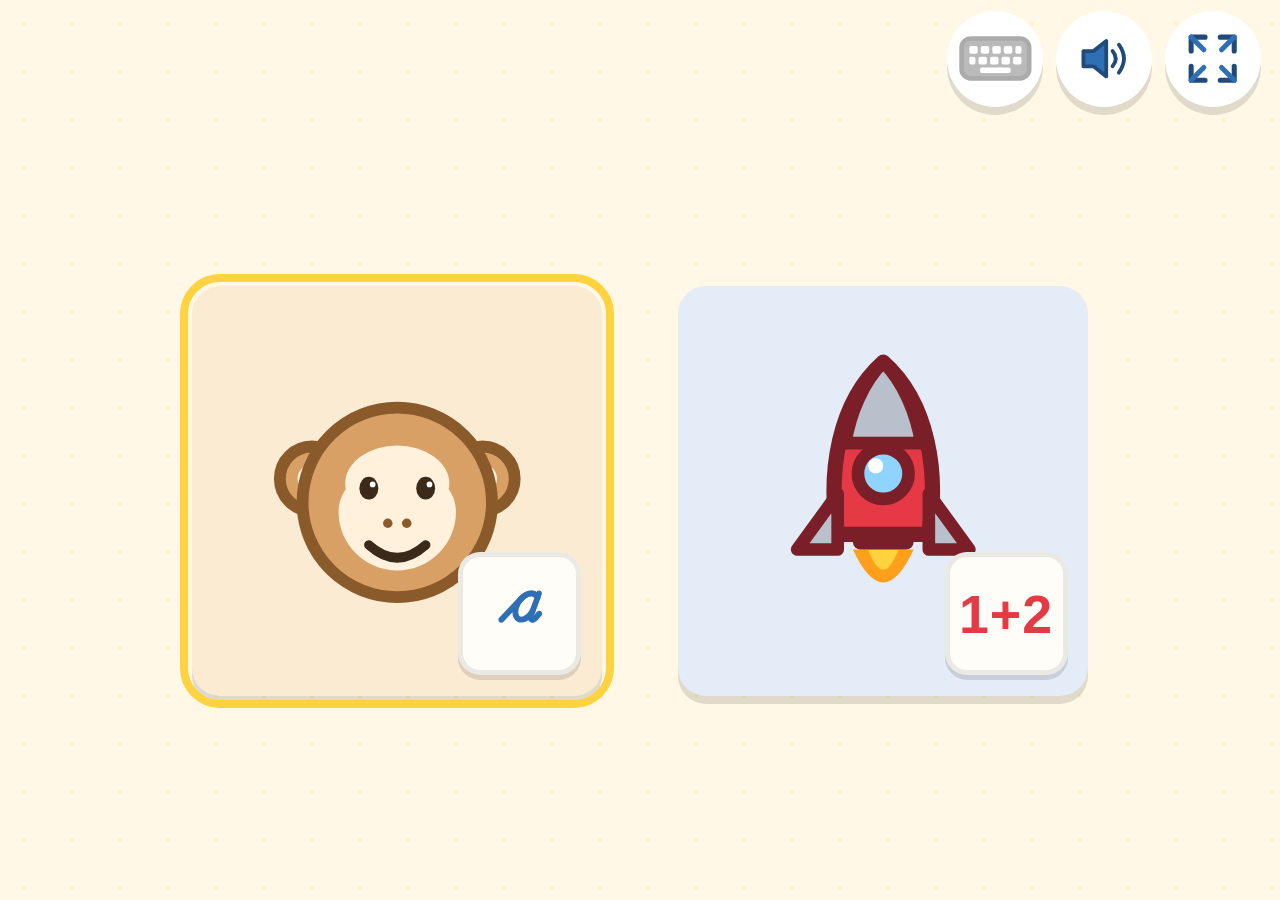
==== index.html @ 940209e6 "First commit" ====
<!DOCTYPE html>
<html lang="nl">
<head>
  <meta charset="utf-8">
  <meta name="viewport" content="width=device-width, initial-scale=1, viewport-fit=cover">
  <title>Aapje &amp; Raketje</title>
  <!-- Tablet/telefoon: als app op het beginscherm te zetten (manifest + icoon), zonder browserbalken -->
  <meta name="theme-color" content="#FFF8E7">
  <meta name="mobile-web-app-capable" content="yes">
  <meta name="apple-mobile-web-app-capable" content="yes">
  <meta name="apple-mobile-web-app-status-bar-style" content="default">
  <meta name="apple-mobile-web-app-title" content="Aapje &amp; Raketje">
  <link rel="manifest" href="manifest.webmanifest">
  <link rel="icon" href="assets/icoon/icoon-192.png" type="image/png">
  <link rel="apple-touch-icon" href="assets/icoon/icoon-180.png">
  <!-- Geen ES-modules en geen externe bronnen: de app moet werken vanaf file:// -->
  <link rel="stylesheet" href="css/base.css">
  <link rel="stylesheet" href="css/fonts.css">
  <link rel="stylesheet" href="css/menu.css">
  <link rel="stylesheet" href="css/aapje.css">
  <link rel="stylesheet" href="css/raketje.css">
  <link rel="stylesheet" href="css/mobiel.css">
</head>
<body>

  <!-- ===== Hoofdmenu ===== -->
  <section id="scherm-menu" class="scherm" data-scherm="menu" aria-label="Hoofdmenu">
    <header class="balk">
      <div class="balk-links"></div>
      <div class="balk-midden"></div>
      <div class="balk-rechts">
        <button class="knop-icoon knop-toggle knop-toetsenbord" type="button" data-actie="toetsenbord"
                aria-label="Toetsenbord op het scherm aan of uit" aria-pressed="false">
          <span class="toggle-icoon" data-icoon="toetsenbord"></span>
        </button>
        <button class="knop-icoon knop-geluid" type="button" data-actie="geluid"
                aria-label="Geluid aan of uit" aria-pressed="true"></button>
        <button class="knop-icoon knop-fullscreen" type="button" data-actie="fullscreen"
                aria-label="Volledig scherm aan of uit" aria-pressed="false"></button>
      </div>
    </header>

    <div class="menu-keuzes">
      <button id="knop-aapje" class="menu-knop menu-knop-aapje" type="button"
              data-ga-naar="aapje" aria-label="Aapje: letters oefenen">
        <span class="icoon-groot" data-icoon="aapje"></span>
        <span class="blokje blokje-letter" aria-hidden="true"><span class="schrijfletter klinker">a</span></span>
      </button>

      <button id="knop-raketje" class="menu-knop menu-knop-raketje" type="button"
              data-ga-naar="raketje" aria-label="Raketje: sommen oefenen">
        <span class="icoon-groot" data-icoon="raket"></span>
        <span class="blokje blokje-cijfers" aria-hidden="true">1+2</span>
      </button>
    </div>
  </section>

  <!-- ===== Aapje (taal) ===== -->
  <section id="scherm-aapje" class="scherm spel" data-scherm="aapje" aria-label="Aapje: letters" tabindex="-1" hidden>
    <header class="balk">
      <div class="balk-links">
        <button class="knop-icoon knop-terug" type="button" data-ga-naar="menu" data-icoon="huisje"
                aria-label="Terug naar het menu"></button>
      </div>
      <div class="balk-midden">
        <div class="knopgroep lettersets" role="group" aria-label="Soorten letters">
          <button class="knop-icoon knop-toggle letterset-toggle" type="button" data-set="schrijf-klein"
                  aria-label="Kleine schrijfletters aan of uit" aria-pressed="true">
            <span class="toggle-icoon" data-icoon="letterSchrijfKlein"></span>
          </button>
          <button class="knop-icoon knop-toggle letterset-toggle" type="button" data-set="schrijf-hoofd"
                  aria-label="Hoofdletters in schrijfletters aan of uit" aria-pressed="false">
            <span class="toggle-icoon" data-icoon="letterSchrijfHoofd"></span>
          </button>
          <button class="knop-icoon knop-toggle letterset-toggle" type="button" data-set="blok-klein"
                  aria-label="Kleine blokletters aan of uit" aria-pressed="false">
            <span class="toggle-icoon" data-icoon="letterBlokKlein"></span>
          </button>
          <button class="knop-icoon knop-toggle letterset-toggle" type="button" data-set="blok-hoofd"
                  aria-label="Hoofdletters in blokletters aan of uit" aria-pressed="false">
            <span class="toggle-icoon" data-icoon="letterBlokHoofd"></span>
          </button>
        </div>
      </div>
      <div class="balk-rechts">
        <button class="knop-icoon knop-geluid" type="button" data-actie="geluid"
                aria-label="Geluid aan of uit" aria-pressed="true"></button>
      </div>
    </header>

    <main class="speelveld">
      <div class="letterkaart" id="aapje-kaart">
        <span class="schrijfletter letter-groot" id="aapje-letter" aria-live="polite"></span>
      </div>
      <div class="effecten" id="aapje-effecten" aria-hidden="true"></div>
      <div class="figuur figuur-aapje" id="aapje-figuur" aria-hidden="true"></div>
    </main>

    <footer class="onderbalk">
      <div class="teller" id="aapje-teller" aria-label="Bananen verdiend"></div>
      <div class="hint-toetsenbord" id="aapje-hint" aria-hidden="true"></div>
    </footer>
  </section>

  <!-- ===== Raketje (rekenen) ===== -->
  <section id="scherm-raketje" class="scherm spel" data-scherm="raketje" aria-label="Raketje: sommen" tabindex="-1" hidden>
    <header class="balk">
      <div class="balk-links">
        <button class="knop-icoon knop-terug" type="button" data-ga-naar="menu" data-icoon="huisje"
                aria-label="Terug naar het menu"></button>
      </div>

      <div class="balk-midden">
        <div class="knopgroep operatoren" role="group" aria-label="Soorten sommen">
          <button class="knop-icoon knop-toggle operator-toggle vergrendeld" type="button" data-op="plus"
                  aria-label="Plussommen (staan altijd aan)" aria-pressed="true" aria-disabled="true">
            <span class="toggle-icoon" data-icoon="plus"></span>
            <span class="slotje" data-icoon="slot"></span>
          </button>
          <button class="knop-icoon knop-toggle operator-toggle" type="button" data-op="min"
                  aria-label="Minsommen aan of uit" aria-pressed="false">
            <span class="toggle-icoon" data-icoon="min"></span>
          </button>
          <button class="knop-icoon knop-toggle operator-toggle" type="button" data-op="maal"
                  aria-label="Keersommen aan of uit" aria-pressed="false">
            <span class="toggle-icoon" data-icoon="maal"></span>
          </button>
          <button class="knop-icoon knop-toggle operator-toggle" type="button" data-op="deel"
                  aria-label="Deelsommen aan of uit" aria-pressed="false">
            <span class="toggle-icoon" data-icoon="deel"></span>
          </button>
        </div>
        <div class="knopgroep niveau" role="group" aria-label="Niveau">
          <button class="knop-icoon niveau-knop" type="button" data-niveau="klein" data-icoon="raketKlein"
                  aria-label="Klein raketje: uitkomsten tot 10, tafels 1 tot 5" aria-pressed="true"></button>
          <button class="knop-icoon niveau-knop" type="button" data-niveau="groot" data-icoon="raketGroot"
                  aria-label="Groot raketje: uitkomsten tot 20, tafels 1 tot 10" aria-pressed="false"></button>
          <button class="knop-icoon niveau-knop" type="button" data-niveau="super" data-icoon="raketSuper"
                  aria-label="Superraketje: plussen en minnen tot 100, tafels 1 tot 10" aria-pressed="false"></button>
        </div>
        <div class="knopgroep hulpmiddelen" role="group" aria-label="Hulpmiddel">
          <button class="knop-icoon knop-toggle kralen-toggle" type="button"
                  aria-label="Montessori-kralen als hulpmiddel aan of uit" aria-pressed="false">
            <span class="toggle-icoon" data-icoon="kralen"></span>
          </button>
        </div>
      </div>

      <div class="balk-rechts">
        <button class="knop-icoon knop-geluid" type="button" data-actie="geluid"
                aria-label="Geluid aan of uit" aria-pressed="true"></button>
      </div>
    </header>

    <main class="speelveld" id="raketje-veld">
      <div class="som-kolom">
        <div class="som" id="raketje-som" aria-live="polite">
          <span class="som-a"></span>
          <span class="som-op"></span>
          <span class="som-b"></span>
          <span class="som-is">=</span>
          <span class="invulvak leeg"></span>
        </div>
        <!-- Montessori-kralen: alleen gevuld als het hulpmiddel aan staat -->
        <div class="kralen" id="raketje-kralen" aria-hidden="true"></div>
      </div>
      <div class="effecten" id="raketje-effecten" aria-hidden="true"></div>
      <div class="figuur figuur-raket" id="raketje-figuur" aria-hidden="true"></div>
    </main>

    <footer class="onderbalk">
      <div class="teller" id="raketje-teller" aria-label="Sterren verdiend"></div>
      <div class="hint-toetsenbord" id="raketje-hint" aria-hidden="true"></div>
    </footer>
  </section>

  <!-- Scripts in vaste volgorde (geen modules). app.js vóór de spellen. -->
  <script src="js/icons.js"></script>
  <script src="js/audio.js"></script>
  <script src="js/animaties.js"></script>
  <script src="js/keyboardHint.js"></script>
  <script src="js/teller.js"></script>
  <script src="js/letters.js"></script>
  <script src="js/sommen.js"></script>
  <script src="js/kralen.js"></script>
  <script src="js/app.js"></script>
  <script src="js/aapje.js"></script>
  <script src="js/raketje.js"></script>
</body>
</html>
---- css/base.css ----
/* base.css - reset, kleuren, typografie, grote knoppen (ontwikkelplan §6)
   plus gedeelde spelonderdelen: teller, hint-toetsenbord, figuren, effecten en animaties. */

:root {
  --kleur-achtergrond: #FFF8E7;   /* warm crème */
  --kleur-klinker:     #2F6FB5;   /* Montessori-blauw */
  --kleur-medeklinker: #E8607A;   /* Montessori-roze/rood */
  --kleur-aapje:       #8B5A2B;
  --kleur-aapje-licht: #D9A066;
  --kleur-raket:       #E63946;
  --kleur-raket-grijs: #B8C0CC;
  --kleur-vlam:        #FF9F1C;
  --kleur-goed:        #4CAF50;
  --kleur-uit:         #C8C8C8;
  --kleur-accent:      #FFD23F;   /* zonnig geel: sterren, bananen, focusring */
  --kleur-tekst:       #3B2A1A;

  /* Knopmaat: 96 px op een normaal scherm; op smalle schermen krimpen de knoppen
     mee tot 76 px zodat alle schakelaars in de bovenbalk zichtbaar blijven. */
  --knop-min: clamp(76px, 7.5vw, 96px);
  --radius: 28px;
  --schaduw: 0 8px 0 rgba(0, 0, 0, 0.12);

  /* Maten die met het scherm meeschalen. Hoogte is de beperkende factor op laptops. */
  --balk-pad: clamp(6px, 1.2vh, 20px);
  --hint-toets: clamp(36px, 5.6vh, 64px);
  --hint-gap: clamp(3px, 0.6vh, 8px);
}

*, *::before, *::after { box-sizing: border-box; }

html, body {
  height: 100%;
  margin: 0;
  overflow: hidden;                 /* geen scrollen, alles past op één scherm */
  background: var(--kleur-achtergrond);
  color: var(--kleur-tekst);
  font-family: "Segoe UI Rounded", "Arial Rounded MT Bold", "Nunito", "Fredoka", "Segoe UI", Arial, sans-serif;
  -webkit-user-select: none;
  user-select: none;
  -webkit-tap-highlight-color: transparent;
}

/* Zachte stippen op de achtergrond: rustig, niet afleidend. */
body {
  background-image: radial-gradient(rgba(255, 210, 63, 0.18) 2px, transparent 2.5px);
  background-size: 48px 48px;
}

/* ---- Schermen: precies één is actief ---- */
.scherm {
  position: absolute;
  inset: 0;
  display: none;
  flex-direction: column;
}
.scherm.actief { display: flex; }
.scherm:focus { outline: none; }

/* Bovenbalk: links terug, midden alle instellingen (in knopgroepen met een
   scheidingslijntje ertussen), rechts geluid/fullscreen */
.balk {
  display: grid;
  grid-template-columns: 1fr auto 1fr;
  align-items: center;
  gap: clamp(8px, 1.2vw, 24px);
  padding: var(--balk-pad) clamp(8px, 1.5vw, 24px);
  min-height: calc(var(--knop-min) + 2 * var(--balk-pad));
}
.balk-links  { display: flex; gap: clamp(8px, 1vw, 20px); justify-content: flex-start; }
.balk-midden { display: flex; gap: clamp(8px, 1vw, 20px); justify-content: center; }
.balk-rechts { display: flex; gap: clamp(8px, 1vw, 20px); justify-content: flex-end; align-items: center; }

.speelveld {
  position: relative;
  flex: 1;
  min-height: 0;
  display: flex;
  align-items: center;
  justify-content: center;
}

/* Onderbalk: teller en (verborgen) hint-toetsenbord. Ruimte is altijd gereserveerd
   zodat het speelveld niet verspringt als de hint verschijnt. */
.onderbalk {
  display: flex;
  flex-direction: column;
  align-items: center;
  gap: clamp(4px, 0.8vh, 12px);
  padding: 0 clamp(8px, 1.5vw, 24px) var(--balk-pad);
}

/* ---- Knoppen ---- */
button {
  font: inherit;
  color: inherit;
  cursor: pointer;
  border: 0;
  background: none;
  padding: 0;
  margin: 0;
}

.knop-icoon {
  position: relative;
  flex: none;
  width: var(--knop-min);
  height: var(--knop-min);
  border-radius: 50%;
  background: #fff;
  box-shadow: var(--schaduw);
  display: inline-flex;
  align-items: center;
  justify-content: center;
  transition: transform 0.12s ease, filter 0.2s ease, box-shadow 0.12s ease;
}
.knop-icoon > svg { width: 66%; height: 66%; }
.knop-icoon > span > svg { width: 100%; height: 100%; }
.knop-icoon:hover { transform: scale(1.06); }
.knop-icoon:active { transform: scale(0.94) translateY(3px); box-shadow: 0 4px 0 rgba(0, 0, 0, 0.12); }
.knop-geluid.uit { background: #F2F2F2; }
.knop-icoon[hidden] { display: none; }

/* ---- Instel-schakelaars in de bovenbalk ----
   Lettersets bij Aapje, operatoren en kralen bij Raketje: aan = gekleurd,
   uit = grijs. De eerste schakelaar van een groep kan vergrendeld zijn
   (altijd aan) en heeft dan een slotje. */
.knopgroep { display: flex; gap: clamp(8px, 1vw, 20px); }
.knopgroep + .knopgroep {
  padding-left: clamp(8px, 1.2vw, 24px);
  border-left: 3px solid rgba(0, 0, 0, 0.08);
}
.knop-toggle .toggle-icoon { display: block; width: 80%; height: 80%; }
.knop-toggle:not(.aan) .toggle-icoon { filter: grayscale(1) opacity(0.45); }
.knop-toggle.vergrendeld { cursor: default; }
.knop-toggle.vergrendeld:hover { transform: none; }
.knop-toggle.vergrendeld:active { transform: none; box-shadow: var(--schaduw); }
.slotje {
  position: absolute;
  right: -4px;
  bottom: -4px;
  width: 38%;
  height: 38%;
  background: #fff;
  border-radius: 50%;
  padding: 4px;
  box-shadow: 0 2px 0 rgba(0, 0, 0, 0.15);
}

/* Zichtbare, kindvriendelijke focusring (dikke gele rand), alleen bij toetsenbordbediening */
:focus { outline: none; }
:focus-visible {
  outline: 8px solid var(--kleur-accent);
  outline-offset: 4px;
}

/* ---- Letterkleuren: klinker blauw, medeklinker roze/rood ---- */
.klinker     { color: var(--kleur-klinker); }
.medeklinker { color: var(--kleur-medeklinker); }

svg { display: block; }

/* ---- Sessieteller (bananen / sterren) ---- */
.teller {
  display: flex;
  align-items: center;
  justify-content: center;
  gap: clamp(2px, 0.6vw, 10px);
  min-height: clamp(44px, 7.5vh, 96px);
}
.teller-item { width: clamp(36px, 6.5vh, 84px); height: clamp(36px, 6.5vh, 84px); }
.teller-item.nieuw { animation: pop-in 0.45s cubic-bezier(0.2, 1.4, 0.4, 1) both; animation-delay: 0.7s; animation-fill-mode: backwards; }
.teller-tros { width: clamp(52px, 9vh, 120px); height: clamp(52px, 9vh, 120px); }
.teller-getal {
  font-size: clamp(32px, 6.5vh, 84px);
  font-weight: 700;
  color: var(--kleur-tekst);
  margin-left: 0.2em;
}

/* ---- Hint-toetsenbord ---- */
.hint-toetsenbord {
  display: flex;
  flex-direction: column;
  align-items: center;
  gap: var(--hint-gap);
  /* Ruimte voor drie rijen is altijd gereserveerd; alleen zichtbaarheid wisselt. */
  min-height: calc(3 * var(--hint-toets) + 2 * var(--hint-gap));
  opacity: 0;
  transform: translateY(30%);
  visibility: hidden;
  transition: opacity 0.3s ease, transform 0.3s ease, visibility 0.3s;
}
.hint-toetsenbord.zichtbaar { opacity: 1; transform: none; visibility: visible; }
.hint-rij { display: flex; gap: var(--hint-gap); }
/* Cijfers staan in twee groepjes (1-5 en 6-0); op een breed scherm naast elkaar, dus één rij
   met dezelfde tussenruimte. Op een smal scherm zet mobiel.css ze onder elkaar. */
.hint-cijfers { flex-direction: row; justify-content: center; align-items: flex-start; }
.hint-toets {
  width: var(--hint-toets);
  height: var(--hint-toets);
  border-radius: 12px;
  background: #fff;
  box-shadow: 0 4px 0 rgba(0, 0, 0, 0.12);
  display: inline-flex;
  align-items: center;
  justify-content: center;
  font-size: calc(var(--hint-toets) * 0.48);
  font-weight: 700;
  color: #9A9A9A;
}
.hint-toets.pulseer {
  color: #fff;
  background: var(--kleur-goed);
  animation: pulseer 0.8s ease-in-out infinite alternate;   /* ~0,6 Hz, ruim onder 3 Hz */
}

/* ---- Speelfiguur (aapje / raket) in de hoek ---- */
.figuur {
  position: absolute;
  right: clamp(16px, 4vw, 90px);
  bottom: 0;
  width: clamp(100px, 17vh, 220px);
  pointer-events: none;
  will-change: transform;
  z-index: 2;
}
.figuur svg { width: 100%; height: auto; overflow: visible; }

/* Laag voor tijdelijke effecten (vliegend icoon, liaan, maan, rook) */
.effecten {
  position: absolute;
  inset: 0;
  pointer-events: none;
  overflow: visible;
  z-index: 1;
}
.effecten.voorgrond { z-index: 3; }        /* even vóór de figuur (banaan bij de mond) */
.effect { position: absolute; }
.effect svg { width: 100%; height: 100%; }

/* Beloningsicoon vliegt naar de teller (--dx/--dy gezet door animaties.js) */
.vlieg-icoon {
  animation: vlieg-naar-teller 0.9s cubic-bezier(0.3, 0.1, 0.3, 1) 0.15s both;
}
@keyframes vlieg-naar-teller {
  0%   { transform: translate(0, 0) scale(0.6) rotate(0); opacity: 0; }
  15%  { transform: translate(0, -20px) scale(1.4) rotate(-10deg); opacity: 1; }
  100% { transform: translate(var(--dx), var(--dy)) scale(0.8) rotate(20deg); opacity: 0; }
}

/* ---- Gedeelde animaties ---- */
@keyframes schud {
  0%, 100% { transform: translateX(0); }
  20%      { transform: translateX(-14px) rotate(-1.5deg); }
  40%      { transform: translateX(12px) rotate(1.5deg); }
  60%      { transform: translateX(-8px); }
  80%      { transform: translateX(6px); }
}
.schudt { animation: schud 0.4s ease both; }

@keyframes pulseer {
  from { transform: scale(1);    box-shadow: 0 4px 0 rgba(0, 0, 0, 0.12); }
  to   { transform: scale(1.22); box-shadow: 0 6px 0 rgba(0, 0, 0, 0.12), 0 0 0 10px rgba(76, 175, 80, 0.25); }
}

@keyframes pop-in {
  from { transform: scale(0) rotate(-20deg); }
  60%  { transform: scale(1.25) rotate(5deg); }
  to   { transform: scale(1) rotate(0); }
}

@keyframes goed-pop {
  0%   { transform: scale(1); }
  40%  { transform: scale(1.08); }
  100% { transform: scale(1); }
}

/* Geen knipperende beelden, rustige overgangen. Respecteer systeemvoorkeur. */
@media (prefers-reduced-motion: reduce) {
  *, *::before, *::after { animation: none !important; transition: none !important; }
}
---- css/fonts.css ----
/* fonts.css - schrijfletterfont, ingesloten als base64 zodat het ook vanaf file:// laadt.
   Font: Lusletters (standaardhelling), versie 1.15, (c) Liesbeth Flobbe, SIL Open Font License 1.1.
   Zie assets/font/LICENTIE-Lusletters-OFL.txt en het ontwikkelplan §4.3.
   Keuze (8 sept 2026): Lusletters komt van de geteste fonts het dichtst bij letters.png.
   Stylistic set ss01 = aanhaal vanaf de grondlijn, zoals op de schuurpapieren letters. */

@font-face {
  font-family: "Lusletters";
  font-style: normal;
  font-weight: normal;
  font-display: block;
  src: url("[data-uri]") format("truetype");
}

/* De te raden letter: schrijfletter met aanhaal (ss01) en een dikkere lijn,
   omdat het font zelf dun is en letters.png een dikke lijn heeft. */
.schrijfletter {
  font-family: "Lusletters", cursive;
  font-feature-settings: "ss01" 1, "calt" 1;
  -webkit-text-stroke: 0.028em currentColor;
  paint-order: stroke fill;
  line-height: 1;
}

/* De blokletter (drukletter) voor de tweede letterset van Aapje.
   Century Gothic staat op Windows-pc's met Office en heeft de enkelvoudige
   a en g van het Montessori-drukletteralfabet; de volgende fonts in de rij
   hebben dezelfde geometrische vorm. Zonder een van deze fonts valt de
   browser terug op de schreefloze systeemletter (dan is de a wel dubbel). */
.blokletter {
  font-family: "Century Gothic", "Futura", "Avenir Next", "Questrial", "Verdana", "Segoe UI", Arial, sans-serif;
  font-weight: 600;
  line-height: 1;
}
---- css/menu.css ----
/* menu.css - hoofdmenu met twee zeer grote knoppen (ontwikkelplan §5.1) */

#scherm-menu .menu-keuzes {
  flex: 1;
  min-height: 0;
  display: flex;
  align-items: center;
  justify-content: center;
  gap: clamp(24px, 6vw, 120px);
  padding: 2vh 4vw 6vh;
}

.menu-knop {
  position: relative;
  width: min(32vw, 62vh, 520px);
  height: min(32vw, 62vh, 520px);
  min-width: 220px;
  min-height: 220px;
  border-radius: var(--radius);
  background: #fff;
  box-shadow: var(--schaduw);
  display: flex;
  align-items: center;
  justify-content: center;
  transition: transform 0.15s ease;
}
.menu-knop:hover { transform: translateY(-6px) scale(1.03); }
.menu-knop:active { transform: translateY(2px) scale(0.98); box-shadow: 0 4px 0 rgba(0, 0, 0, 0.12); }

.menu-knop-aapje   { background: #FBEBD3; }
.menu-knop-raketje { background: #E4ECF7; }

.icoon-groot { display: block; width: 68%; height: 68%; }
.icoon-groot svg { width: 100%; height: 100%; overflow: visible; }

/* Rust-animaties: aapje knippert, raketje wiegt met flakkerende vlam. */
.menu-knop-aapje .oog { animation: knipper 4.5s ease-in-out infinite; transform-box: fill-box; transform-origin: center; }
.menu-knop-raketje .icoon-groot { animation: wieg 3s ease-in-out infinite; transform-origin: 50% 90%; }
.menu-knop-raketje .vlam { animation: flakker 0.35s ease-in-out infinite alternate; transform-box: fill-box; transform-origin: 50% 0; }

/* Blokje in de hoek dat laat zien wat je gaat oefenen: een schrijfletter of een sommetje */
.blokje {
  position: absolute;
  right: 5%;
  bottom: 5%;
  width: 30%;
  height: 30%;
  border-radius: 18%;
  background: #FFFDF7;
  box-shadow: 0 5px 0 rgba(0, 0, 0, 0.12), inset 0 0 0 5px rgba(0, 0, 0, 0.08);
  display: flex;
  align-items: center;
  justify-content: center;
}
.blokje-letter .schrijfletter { font-size: min(9vw, 17vh, 150px); transform: translateY(-6%); }
.blokje-cijfers {
  font-size: min(4.2vw, 8vh, 70px);
  font-weight: 700;
  color: var(--kleur-raket);
  letter-spacing: 0.02em;
}

@keyframes knipper {
  0%, 92%, 100% { transform: scaleY(1); }
  95%           { transform: scaleY(0.1); }
}
@keyframes wieg {
  0%, 100% { transform: rotate(-3deg); }
  50%      { transform: rotate(3deg); }
}
@keyframes flakker {
  from { transform: scaleY(0.8); }
  to   { transform: scaleY(1.15); }
}
---- css/aapje.css ----
/* aapje.css - taalspel (ontwikkelplan §5.1, §7.1) */

.letterkaart {
  display: flex;
  align-items: center;
  justify-content: center;
  width: min(40vh, 36vw, 560px);
  height: min(40vh, 36vw, 560px);
  min-width: 200px;
  min-height: 200px;
  border-radius: var(--radius);
  background: #FFFDF7;
  /* Zachte "schuurpapier"-korrel en een rand in klinker-/medeklinkerkleur */
  background-image: radial-gradient(rgba(0, 0, 0, 0.045) 1px, transparent 1.2px);
  background-size: 7px 7px;
  box-shadow: var(--schaduw), inset 0 0 0 10px currentColor;
  transition: box-shadow 0.2s ease;
}
.letterkaart.goed {
  animation: goed-pop 0.5s ease both;
  box-shadow: var(--schaduw), inset 0 0 0 10px var(--kleur-goed), 0 0 0 14px rgba(76, 175, 80, 0.25);
}

/* De letter vult ongeveer 40 % van de schermhoogte. Elke letterset heeft zijn
   eigen maat: het schrijffont heeft hoge stokken en lussen, de blokletter vult
   zijn regel veel voller, en hoofdletters zijn hoger dan kleine letters. */
.letter-groot {
  font-size: min(26vh, 23vw, 360px);
  transform: translateY(-4%);
}
.letter-groot.schrijfletter.kast-hoofd { font-size: min(22vh, 19vw, 300px); transform: translateY(-2%); }
.letter-groot.blokletter               { font-size: min(21vh, 18vw, 290px); transform: translateY(-2%); }
.letter-groot.blokletter.kast-hoofd    { font-size: min(19vh, 16vw, 260px); transform: none; }

/* ---- Aapje in de hoek: rust ---- */
.figuur-aapje { transform-origin: 50% 100%; }
.figuur-aapje .oog { animation: knipper 4s ease-in-out infinite; transform-box: fill-box; transform-origin: center; }
.figuur-aapje .staart { animation: staart 2.4s ease-in-out infinite; transform-box: fill-box; transform-origin: 0% 100%; }

@keyframes staart {
  0%, 100% { transform: rotate(0); }
  50%      { transform: rotate(-12deg); }
}

/* ---- Beloningsanimaties (Animaties.speel('aapje')), alle 1,4 s ----
   --dx/--dy = afstand van het aapje naar de letterkaart, gezet door animaties.js. */

/* 1. Springt op en juicht; banaan vliegt naar de teller (vlieg-icoon in base.css) */
.figuur-aapje.anim-spring { animation: aap-spring 1.4s cubic-bezier(0.3, 0.6, 0.4, 1) both; }
@keyframes aap-spring {
  0%   { transform: translateY(0) rotate(0); }
  12%  { transform: translateY(6%) scaleY(0.9); }
  40%  { transform: translateY(-75%) rotate(-12deg); }
  60%  { transform: translateY(-75%) rotate(12deg); }
  85%  { transform: translateY(0) scaleY(0.94); }
  100% { transform: translateY(0); }
}
.figuur-aapje.anim-spring .arm-l { animation: arm-zwaai 0.35s ease-in-out 4 alternate; transform-box: fill-box; transform-origin: 100% 100%; }
.figuur-aapje.anim-spring .arm-r { animation: arm-zwaai 0.35s ease-in-out 4 alternate-reverse; transform-box: fill-box; transform-origin: 0% 100%; }
@keyframes arm-zwaai { from { transform: rotate(-15deg); } to { transform: rotate(15deg); } }

/* 2. Slingert aan een liaan naar de kaart en terug */
.figuur-aapje.anim-liaan { animation: aap-liaan 1.4s ease-in-out both; }
@keyframes aap-liaan {
  0%   { transform: translate(0, 0) rotate(0); }
  50%  { transform: translate(var(--dx), -35%) rotate(-25deg); }
  100% { transform: translate(0, 0) rotate(0); }
}
.effect.liaan {
  width: 20px;
  transform-origin: 50% 0;
  animation: liaan-zwaai 1.4s ease-in-out both;
}
.effect.liaan svg { height: 100%; }
@keyframes liaan-zwaai {
  0%   { transform: rotate(-28deg); }
  50%  { transform: rotate(28deg); }
  100% { transform: rotate(-28deg); }
}

/* 3. Salto: draait om, landt op de letterkaart en springt terug */
.figuur-aapje.anim-salto { animation: aap-salto 1.4s cubic-bezier(0.4, 0.1, 0.4, 1) both; }
@keyframes aap-salto {
  0%   { transform: translate(0, 0) rotate(0); }
  45%  { transform: translate(var(--dx), var(--dy)) rotate(-360deg); }
  60%  { transform: translate(var(--dx), var(--dy)) rotate(-360deg) scaleY(0.9); }
  70%  { transform: translate(var(--dx), var(--dy)) rotate(-360deg); }
  100% { transform: translate(0, 0) rotate(-360deg); }
}

/* 4. Eet een banaan en klopt op zijn buik */
.figuur-aapje.anim-eet { animation: aap-eet 1.4s ease-in-out both; }
@keyframes aap-eet {
  0%, 100% { transform: scale(1); }
  20%      { transform: scale(1.04, 0.96); }
  40%      { transform: scale(0.97, 1.04); }
  60%      { transform: scale(1.06, 0.95); }
  80%      { transform: scale(0.98, 1.03); }
}
.figuur-aapje.anim-eet .arm-l { animation: arm-klop 0.3s ease-in-out 4 alternate; transform-box: fill-box; transform-origin: 100% 100%; }
@keyframes arm-klop { from { transform: rotate(0); } to { transform: rotate(35deg); } }
.effect.hapje { animation: hapje 1.2s ease-in both; }
@keyframes hapje {
  0%   { transform: scale(1) rotate(-20deg); opacity: 1; }
  30%  { transform: scale(0.8) rotate(-10deg); opacity: 1; }
  60%  { transform: scale(0.45) rotate(0); opacity: 1; }
  100% { transform: scale(0.1) rotate(10deg); opacity: 0; }
}
---- css/raketje.css ----
/* raketje.css - rekenspel (ontwikkelplan §5.1, §7.2) */

.som {
  display: flex;
  align-items: baseline;
  gap: 0.25em;
  font-size: min(16vh, 9.5vw, 220px);   /* 9,5vw: ook "100 - 0 = 100" past naast de raket op 1024 px */
  font-weight: 700;
  font-variant-numeric: lining-nums tabular-nums;
  color: var(--kleur-tekst);
}
.som-op { color: var(--kleur-raket); }

.invulvak {
  display: inline-block;
  min-width: 1.4em;
  text-align: center;
  color: var(--kleur-raket);
  border-bottom: 0.08em solid var(--kleur-raket-grijs);
  line-height: 1.1;
  transition: color 0.2s ease, border-color 0.2s ease;
}
.invulvak.leeg::after { content: "\00a0"; }          /* houdt de hoogte vast als er niets staat */
.invulvak.goed { color: var(--kleur-goed); border-color: var(--kleur-goed); animation: goed-pop 0.5s ease both; }

/* Niveau: klein / groot / superraketje; het gekozen niveau krijgt een gekleurde rand. */
.niveau-knop > svg { width: 84%; height: 84%; }
.niveau-knop:not(.aan) { filter: grayscale(0.7) opacity(0.6); }
.niveau-knop.aan { box-shadow: var(--schaduw), inset 0 0 0 6px var(--kleur-raket); }

/* ---- Som met kralen eronder ---- */
.som-kolom {
  display: flex;
  flex-direction: column;
  align-items: center;
  gap: clamp(10px, 3vh, 48px);
}
/* Met het hulpmiddel aan is de som iets kleiner, zodat de kralen erbij passen. */
.speelveld.met-kralen .som { font-size: min(12vh, 9vw, 170px); }

/* ---- Montessori-kralen als visueel hulpmiddel (ontwikkelplan §5.3) ----
   kralen.js zet --rijen en --kolommen (de maat van de figuur in kralen);
   daarmee rekent de CSS de kraalgrootte uit, zodat ook 10 x 10 past. */
.kralen {
  --kraal: min(46px, calc(34vh / (var(--rijen, 1) * 1.5)), calc(58vw / (var(--kolommen, 1) * 1.35)));
  display: none;
  align-items: center;
  justify-content: center;
  gap: calc(var(--kraal) * 0.6);
}
.kralen.zichtbaar { display: flex; }

.kralen-groep { display: flex; flex-direction: column; align-items: flex-start; gap: calc(var(--kraal) * 0.45); }
.kralen-staaf { position: relative; display: flex; gap: calc(var(--kraal) * 0.16); }
/* Het draadje waar de kralen aan geregen zijn. */
.kralen-staaf::before {
  content: "";
  position: absolute;
  left: 8%;
  right: 8%;
  top: 50%;
  height: 2px;
  margin-top: -1px;
  background: rgba(0, 0, 0, 0.22);
}
.kraal {
  position: relative;
  width: var(--kraal);
  height: var(--kraal);
  border-radius: 50%;
  background: radial-gradient(circle at 34% 30%, rgba(255, 255, 255, 0.85), rgba(255, 255, 255, 0) 58%),
              var(--kleur, #EDA320);
  box-shadow: inset 0 0 0 2px rgba(0, 0, 0, 0.22);
}
/* Minsommen: wat eraf gaat blijft staan, maar doorgestreept. */
.kraal.weg { opacity: 0.5; filter: grayscale(0.85); }
.kraal.weg::after {
  content: "";
  position: absolute;
  inset: 0;
  border-radius: 50%;
  background: linear-gradient(45deg, transparent 44%, rgba(0, 0, 0, 0.55) 44%,
                              rgba(0, 0, 0, 0.55) 56%, transparent 56%);
}
/* Nul kralen: een leeg rondje. */
.kraal.nul { background: none; box-shadow: none; border: 2px dashed rgba(0, 0, 0, 0.28); }

.kralen-teken {
  font-size: calc(var(--kraal) * 1.9);
  font-weight: 700;
  line-height: 1;
  color: var(--kleur-raket);
}

/* ---- Raket in de hoek: rust (wiegt, vlam flakkert) ---- */
.figuur-raket { transform-origin: 50% 100%; animation: wieg 3s ease-in-out infinite; }
.figuur-raket .vlam { animation: flakker 0.35s ease-in-out infinite alternate; transform-box: fill-box; transform-origin: 50% 0; }

/* ---- Beloningsanimaties (Animaties.speel('raket')), alle 1,4 s ----
   --r = straal van de looping, --dx/--dy = afstand naar de maan (gezet door animaties.js). */

/* 1. Stijgt op met rook en vlam; ster valt naar de teller (vlieg-icoon in base.css) */
.figuur-raket.anim-lancering { animation: raket-lancering 1.4s cubic-bezier(0.5, 0, 0.6, 1) both; }
@keyframes raket-lancering {
  0%   { transform: translateY(0) rotate(0); opacity: 1; }
  15%  { transform: translateY(3%) rotate(-3deg) scaleY(0.96); }
  60%  { transform: translateY(-190%) rotate(4deg); opacity: 1; }
  66%  { transform: translateY(-220%) rotate(0); opacity: 0; }
  67%  { transform: translateY(45%) rotate(0); opacity: 0; }
  100% { transform: translateY(0) rotate(0); opacity: 1; }
}
.figuur-raket.anim-lancering .vlam { animation: vlam-groot 0.12s ease-in-out infinite alternate; }
@keyframes vlam-groot { from { transform: scaleY(1.4); } to { transform: scaleY(2.1); } }

.effect.rook {
  border-radius: 50%;
  background: radial-gradient(circle at 40% 40%, #fff, #D8D8D8);
  animation: rook 1s ease-out both;
}
.effect.rook-1 { animation-delay: 0.08s; }
.effect.rook-2 { animation-delay: 0.16s; }
.effect.rook-3 { animation-delay: 0.24s; }
@keyframes rook {
  0%   { transform: scale(0.2) translateY(0); opacity: 0.9; }
  100% { transform: scale(2.2) translate(var(--rook-x, 0), 20%); opacity: 0; }
}
.effect.rook-0 { --rook-x: -30%; }
.effect.rook-3 { --rook-x: 30%; }

/* 2. Looping: draait een rondje om een punt links van de raket, neus steeds vooruit */
.figuur-raket.anim-looping { animation: raket-looping 1.4s cubic-bezier(0.45, 0, 0.55, 1) both; }
@keyframes raket-looping {
  0%   { transform: translate(0, 0) translate(calc(-1 * var(--r)), 0) rotate(0deg) translate(var(--r), 0); }
  18%  { transform: translate(0, calc(-1.1 * var(--r))) translate(calc(-1 * var(--r)), 0) rotate(0deg) translate(var(--r), 0); }
  82%  { transform: translate(0, calc(-1.1 * var(--r))) translate(calc(-1 * var(--r)), 0) rotate(-360deg) translate(var(--r), 0); }
  100% { transform: translate(0, 0) translate(calc(-1 * var(--r)), 0) rotate(-360deg) translate(var(--r), 0); }
}

/* 3. Vliegt langs de maan (linksboven) en komt van onderen terug */
.figuur-raket.anim-maan { animation: raket-maan 1.4s cubic-bezier(0.4, 0, 0.5, 1) both; }
@keyframes raket-maan {
  0%   { transform: translate(0, 0) rotate(0); opacity: 1; }
  10%  { transform: translate(0, 3%) rotate(-10deg); opacity: 1; }
  55%  { transform: translate(var(--dx), var(--dy)) rotate(-50deg); opacity: 1; }
  62%  { transform: translate(calc(var(--dx) - 30%), calc(var(--dy) - 30%)) rotate(-50deg); opacity: 0; }
  63%  { transform: translate(0, 45%) rotate(0); opacity: 0; }
  100% { transform: translate(0, 0) rotate(0); opacity: 1; }
}
.effect.maan { animation: maan 1.4s ease-in-out both; }
@keyframes maan {
  0%   { transform: scale(0.6) rotate(-10deg); opacity: 0; }
  25%  { transform: scale(1) rotate(0); opacity: 1; }
  80%  { transform: scale(1) rotate(6deg); opacity: 1; }
  100% { transform: scale(0.8) rotate(10deg); opacity: 0; }
}
---- css/mobiel.css ----
/* mobiel.css - aanraakstand en kleine schermen (ontwikkelplan §4.5, fase 10).
   Alles hier geldt alleen in de aanraakstand (body.aanraak, gezet door app.js) of
   via media queries voor smalle en lage schermen. Op een pc vanaf 1024 px breed
   verandert er niets aan de opmaak uit base.css, menu.css, aapje.css en raketje.css. */

/* ---- Aanraakdetails (overal actief, op een pc onzichtbaar) ---- */
html, body {
  touch-action: manipulation;         /* geen dubbeltik-zoom, geen vertraging op tikken */
  -webkit-touch-callout: none;        /* geen iOS-menu bij lang indrukken */
  overscroll-behavior: none;          /* geen "stuiteren" van de pagina */
}
/* Randen van telefoons met een inkeping (alleen in de app-op-beginscherm-stand; elders 0) */
.scherm {
  padding-top: env(safe-area-inset-top, 0px);
  padding-right: env(safe-area-inset-right, 0px);
  padding-bottom: env(safe-area-inset-bottom, 0px);
  padding-left: env(safe-area-inset-left, 0px);
}
/* Op een echt aanraakscherm de pagina vastzetten, zodat Safari hem niet kan verschuiven. */
@media (pointer: coarse) {
  body { position: fixed; inset: 0; }
}
/* Zweefeffect alleen met een muis: op een aanraakscherm blijft :hover anders "hangen" na een tik. */
@media (hover: none) {
  .knop-icoon:hover:not(:active), .menu-knop:hover:not(:active) { transform: none; }
}

/* ---- Aanraakstand: het hint-toetsenbord staat altijd in beeld en is tikbaar ---- */
body.aanraak {
  --hint-toets: clamp(44px, 5.6vh, 64px);                                      /* minstens vingerbreed */
  --hint-b: min(var(--hint-toets), calc((100vw - 16px - 10 * var(--hint-gap)) / 11));   /* 11 toetsen passen altijd */
}
body.aanraak .hint-toetsenbord {
  opacity: 1;
  transform: none;
  visibility: visible;
  transition: none;
}
body.aanraak .hint-toets {
  width: var(--hint-b);
  color: #5A5A5A;
  cursor: pointer;
  box-shadow: 0 4px 0 rgba(0, 0, 0, 0.16);
}
body.aanraak .hint-toets:active { transform: translateY(3px); box-shadow: 0 1px 0 rgba(0, 0, 0, 0.16); }
body.aanraak .hint-toets.pulseer { color: #fff; }
/* Wistoets (Backspace) achter de cijfers: bestaat alleen in de aanraakstand */
.hint-wis { display: none; }
body.aanraak .hint-wis {
  display: inline-flex;
  width: calc(var(--hint-b) * 1.5);
  color: var(--kleur-raket);
  font-size: calc(var(--hint-toets) * 0.42);
}

/* ---- Smallere schermen (tablet rechtop, kleine laptopvensters): kleinere knoppen ---- */
@media (max-width: 1000px) {
  :root { --knop-min: clamp(50px, 7.2vw, 76px); }
  .balk { gap: clamp(6px, 1vw, 16px); padding-left: clamp(6px, 1.2vw, 24px); padding-right: clamp(6px, 1.2vw, 24px); }
  .balk-links, .balk-midden, .balk-rechts, .knopgroep { gap: clamp(5px, 0.9vw, 12px); }
  .knopgroep + .knopgroep { padding-left: clamp(6px, 1vw, 16px); }
}

/* ---- Telefoon rechtop en kleine tablets: instellingen op een eigen rij ---- */
@media (max-width: 700px) {
  :root { --radius: 22px; }

  /* Bovenbalk van de spellen: terugknop en geluid op rij 1, alle schakelaars op rij 2 (mogen omlopen) */
  .spel .balk {
    grid-template-columns: auto 1fr auto;
    grid-template-areas: "links leeg rechts" "midden midden midden";
    row-gap: clamp(4px, 1vh, 10px);
  }
  .spel .balk-links  { grid-area: links; }
  .spel .balk-rechts { grid-area: rechts; }
  .spel .balk-midden { grid-area: midden; flex-wrap: wrap; justify-content: center; row-gap: clamp(4px, 1vh, 10px); }
  .knopgroep + .knopgroep { padding-left: clamp(5px, 1.5vw, 12px); }

  /* Menu: de twee grote knoppen onder elkaar */
  #scherm-menu .menu-keuzes { flex-direction: column; gap: clamp(14px, 3.5vh, 40px); padding: 1vh 4vw 3vh; }
  .menu-knop { width: min(68vw, 34vh); height: min(68vw, 34vh); min-width: 150px; min-height: 150px; }
  .blokje-letter .schrijfletter { font-size: min(19vw, 9.5vh); }
  .blokje-cijfers { font-size: min(9vw, 4.5vh); }

  /* Speelveld: figuur klein in de hoek, kaart en som wat hoger zodat ze de figuur niet raken */
  .speelveld { padding-bottom: clamp(24px, 8vh, 80px); }
  .figuur { width: clamp(64px, 12vh, 120px); right: clamp(4px, 2vw, 16px); }

  /* Aapje: de letterkaart volgt de schermbreedte */
  .letterkaart { width: min(64vw, 36vh); height: min(64vw, 36vh); min-width: 150px; min-height: 150px; box-shadow: var(--schaduw), inset 0 0 0 8px currentColor; }
  .letter-groot                          { font-size: min(41vw, 23vh); }
  .letter-groot.schrijfletter.kast-hoofd { font-size: min(34vw, 19vh); }
  .letter-groot.blokletter               { font-size: min(33vw, 18.5vh); }
  .letter-groot.blokletter.kast-hoofd    { font-size: min(30vw, 16.5vh); }

  /* Raketje: de som volgt de schermbreedte ("100 − 37 = ___" past op 360 px) */
  .som { font-size: min(12vh, 13vw); }
  .speelveld.met-kralen .som { font-size: min(9vh, 11vw); }
  .som-kolom { gap: clamp(8px, 2vh, 24px); }
  .kralen { --kraal: min(46px, calc(30vh / (var(--rijen, 1) * 1.5)), calc(88vw / (var(--kolommen, 1) * 1.35))); }

  /* Cijfers in twee rijen (1-5 en 6-0 met de wistoets), met bredere toetsen */
  .hint-cijfers { flex-direction: column; align-items: center; }
  body.aanraak .hint-cijfers { --hint-b: min(var(--hint-toets), calc((100vw - 16px - 6 * var(--hint-gap)) / 6.5)); }

  /* Onderbalk compacter */
  .teller { min-height: clamp(36px, 6vh, 96px); }
  .teller-item { width: clamp(30px, 5.5vh, 84px); height: clamp(30px, 5.5vh, 84px); }
  .teller-tros { width: clamp(44px, 8vh, 120px); height: clamp(44px, 8vh, 120px); }
  .teller-getal { font-size: clamp(28px, 5.5vh, 84px); }
}

/* ---- Lage schermen (telefoon liggend): alles een slag kleiner in de hoogte ---- */
@media (max-height: 520px) {
  :root {
    --balk-pad: 4px;
    --hint-toets: clamp(30px, 5.6vh, 64px);
    --hint-gap: 3px;
  }
  body.aanraak { --hint-toets: clamp(34px, 8.5vh, 64px); }
  .balk { min-height: 0; }
  .teller { min-height: clamp(30px, 8vh, 96px); }
  .teller-item { width: clamp(26px, 7vh, 84px); height: clamp(26px, 7vh, 84px); }
  .teller-tros { width: clamp(38px, 10vh, 120px); height: clamp(38px, 10vh, 120px); }
  .teller-getal { font-size: clamp(26px, 7vh, 84px); }
  .onderbalk { gap: 2px; }
  /* Raketje heeft maar één toetsenrij: reserveer niet de ruimte voor drie */
  .hint-cijfers { min-height: var(--hint-toets); }
  .letterkaart { min-width: 110px; min-height: 110px; box-shadow: var(--schaduw), inset 0 0 0 7px currentColor; }
  .figuur { width: clamp(56px, 16vh, 220px); }
  .menu-knop { min-width: 140px; min-height: 140px; }
  .speelveld.met-kralen .som-kolom { gap: 6px; }
  .kralen { --kraal: min(46px, calc(28vh / (var(--rijen, 1) * 1.5)), calc(58vw / (var(--kolommen, 1) * 1.35))); }
}
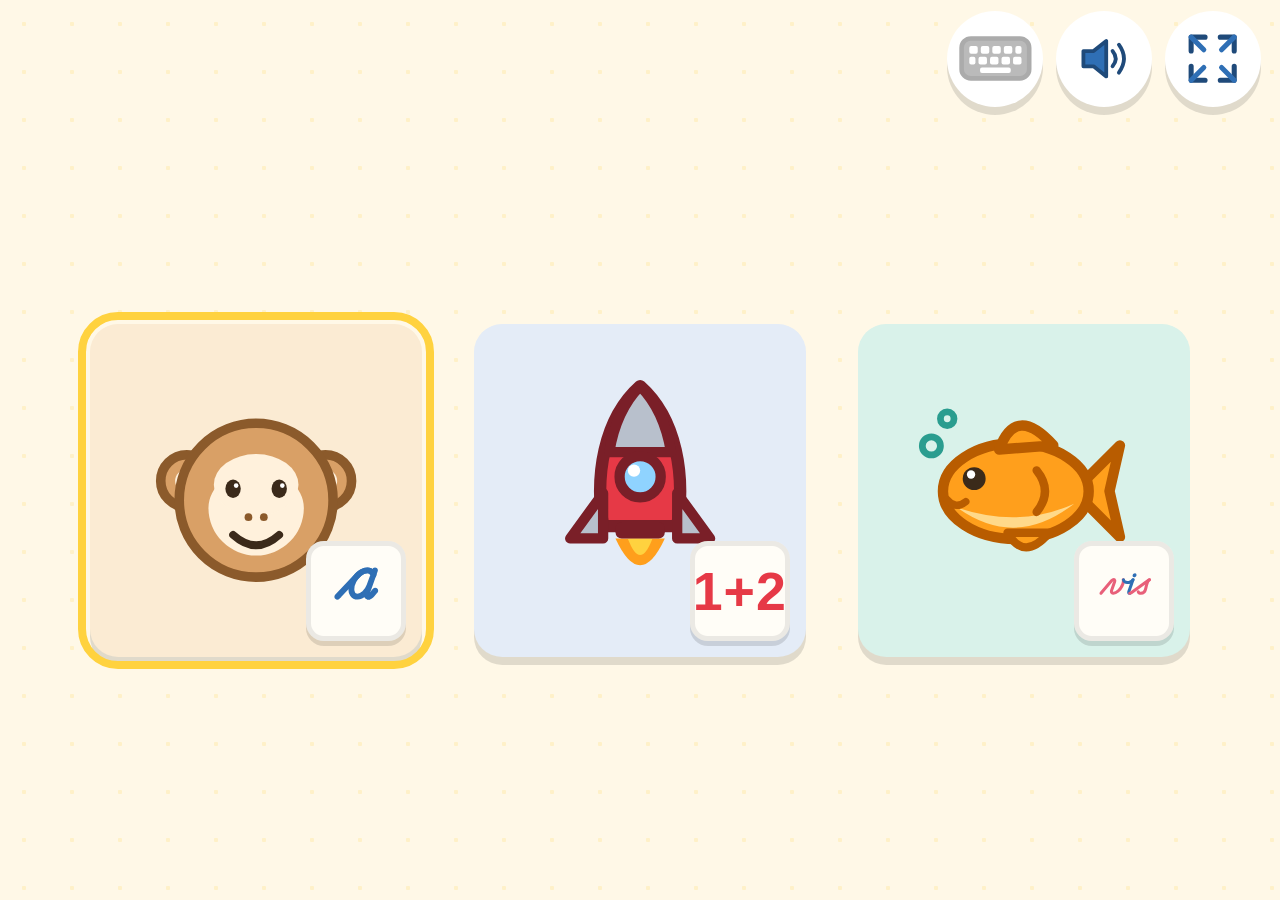
==== commit 8163d032: "Eerste commit Vis" ====
--- a/index.html
+++ b/index.html
@@ -3,13 +3,13 @@
 <head>
   <meta charset="utf-8">
   <meta name="viewport" content="width=device-width, initial-scale=1, viewport-fit=cover">
-  <title>Aapje &amp; Raketje</title>
+  <title>Letter en Cijfer-app</title>
   <!-- Tablet/telefoon: als app op het beginscherm te zetten (manifest + icoon), zonder browserbalken -->
   <meta name="theme-color" content="#FFF8E7">
   <meta name="mobile-web-app-capable" content="yes">
   <meta name="apple-mobile-web-app-capable" content="yes">
   <meta name="apple-mobile-web-app-status-bar-style" content="default">
-  <meta name="apple-mobile-web-app-title" content="Aapje &amp; Raketje">
+  <meta name="apple-mobile-web-app-title" content="Letter en Cijfer-app">
   <link rel="manifest" href="manifest.webmanifest">
   <link rel="icon" href="assets/icoon/icoon-192.png" type="image/png">
   <link rel="apple-touch-icon" href="assets/icoon/icoon-180.png">
@@ -19,6 +19,7 @@
   <link rel="stylesheet" href="css/menu.css">
   <link rel="stylesheet" href="css/aapje.css">
   <link rel="stylesheet" href="css/raketje.css">
+  <link rel="stylesheet" href="css/vis.css">
   <link rel="stylesheet" href="css/mobiel.css">
 </head>
 <body>
@@ -51,6 +52,12 @@
               data-ga-naar="raketje" aria-label="Raketje: sommen oefenen">
         <span class="icoon-groot" data-icoon="raket"></span>
         <span class="blokje blokje-cijfers" aria-hidden="true">1+2</span>
+      </button>
+
+      <button id="knop-vis" class="menu-knop menu-knop-vis" type="button"
+              data-ga-naar="vis" aria-label="Vis: woorden lezen">
+        <span class="icoon-groot" data-icoon="vis"></span>
+        <span class="blokje blokje-woord" aria-hidden="true"><span class="schrijfletter woord"><span class="medeklinker">v</span><span class="klinker">i</span><span class="medeklinker">s</span></span></span>
       </button>
     </div>
   </section>
@@ -174,17 +181,81 @@
     </footer>
   </section>
 
+  <!-- ===== Vis (woorden lezen) ===== -->
+  <section id="scherm-vis" class="scherm spel" data-scherm="vis" aria-label="Vis: woorden lezen" tabindex="-1" hidden>
+    <header class="balk">
+      <div class="balk-links">
+        <button class="knop-icoon knop-terug" type="button" data-ga-naar="menu" data-icoon="huisje"
+                aria-label="Terug naar het menu"></button>
+      </div>
+
+      <div class="balk-midden">
+        <div class="knopgroep spelvormen" role="group" aria-label="Spelvorm">
+          <button class="knop-icoon knop-toggle vorm-toggle" type="button" data-vorm="woord"
+                  aria-label="Woord in beeld, plaatje kiezen: aan of uit" aria-pressed="true">
+            <span class="toggle-icoon" data-icoon="vormWoord"></span>
+          </button>
+          <button class="knop-icoon knop-toggle vorm-toggle" type="button" data-vorm="plaatje"
+                  aria-label="Plaatje in beeld, woord kiezen: aan of uit" aria-pressed="false">
+            <span class="toggle-icoon" data-icoon="vormPlaatje"></span>
+          </button>
+        </div>
+        <div class="knopgroep niveau" role="group" aria-label="Niveau">
+          <button class="knop-icoon niveau-knop vis-niveau" type="button" data-niveau="klein" data-icoon="visKlein"
+                  aria-label="Kleine vis: korte klankzuivere woorden" aria-pressed="true"></button>
+          <button class="knop-icoon niveau-knop vis-niveau" type="button" data-niveau="groot" data-icoon="visGroot"
+                  aria-label="Grote vis: woorden met tweetekenklanken en medeklinkerclusters" aria-pressed="false"></button>
+          <button class="knop-icoon niveau-knop vis-niveau" type="button" data-niveau="haai" data-icoon="haai"
+                  aria-label="Haai: lange woorden van twee of drie lettergrepen" aria-pressed="false"></button>
+        </div>
+        <div class="knopgroep schriften" role="group" aria-label="Soort letters">
+          <button class="knop-icoon knop-toggle schrift-knop" type="button" data-schrift="schrijf"
+                  aria-label="Schrijfletters" aria-pressed="true">
+            <span class="toggle-icoon" data-icoon="letterSchrijfKlein"></span>
+          </button>
+          <button class="knop-icoon knop-toggle schrift-knop" type="button" data-schrift="blok"
+                  aria-label="Blokletters" aria-pressed="false">
+            <span class="toggle-icoon" data-icoon="letterBlokKlein"></span>
+          </button>
+        </div>
+      </div>
+
+      <div class="balk-rechts">
+        <button class="knop-icoon knop-geluid" type="button" data-actie="geluid"
+                aria-label="Geluid aan of uit" aria-pressed="true"></button>
+      </div>
+    </header>
+
+    <main class="speelveld speelveld-vis vorm-woord" id="vis-veld">
+      <div class="vis-opgave" id="vis-opgave" aria-live="polite"></div>
+      <div class="vis-keuzes" id="vis-keuzes" role="group" aria-label="Kies het juiste antwoord">
+        <button class="keuze" type="button" data-index="0"></button>
+        <button class="keuze" type="button" data-index="1"></button>
+        <button class="keuze" type="button" data-index="2"></button>
+      </div>
+      <div class="effecten" id="vis-effecten" aria-hidden="true"></div>
+      <div class="figuur figuur-vis" id="vis-figuur" aria-hidden="true"></div>
+    </main>
+
+    <footer class="onderbalk">
+      <div class="teller" id="vis-teller" aria-label="Schelpen verdiend"></div>
+    </footer>
+  </section>
+
   <!-- Scripts in vaste volgorde (geen modules). app.js vóór de spellen. -->
   <script src="js/icons.js"></script>
+  <script src="js/plaatjes.js"></script>
   <script src="js/audio.js"></script>
   <script src="js/animaties.js"></script>
   <script src="js/keyboardHint.js"></script>
   <script src="js/teller.js"></script>
   <script src="js/letters.js"></script>
+  <script src="js/woorden.js"></script>
   <script src="js/sommen.js"></script>
   <script src="js/kralen.js"></script>
   <script src="js/app.js"></script>
   <script src="js/aapje.js"></script>
   <script src="js/raketje.js"></script>
+  <script src="js/vis.js"></script>
 </body>
 </html>
--- a/css/base.css
+++ b/css/base.css
@@ -10,6 +10,8 @@
   --kleur-raket:       #E63946;
   --kleur-raket-grijs: #B8C0CC;
   --kleur-vlam:        #FF9F1C;
+  --kleur-vis:         #2A9D8F;   /* zeegroen: rand en niveau-ring bij Vis */
+  --kleur-vis-licht:   #D9F2EA;
   --kleur-goed:        #4CAF50;
   --kleur-uit:         #C8C8C8;
   --kleur-accent:      #FFD23F;   /* zonnig geel: sterren, bananen, focusring */
--- a/css/menu.css
+++ b/css/menu.css
@@ -1,4 +1,4 @@
-/* menu.css - hoofdmenu met twee zeer grote knoppen (ontwikkelplan §5.1) */
+/* menu.css - hoofdmenu met drie zeer grote knoppen (ontwikkelplan §5.1) */
 
 #scherm-menu .menu-keuzes {
   flex: 1;
@@ -6,16 +6,17 @@
   display: flex;
   align-items: center;
   justify-content: center;
-  gap: clamp(24px, 6vw, 120px);
-  padding: 2vh 4vw 6vh;
+  gap: clamp(20px, 4vw, 90px);
+  padding: 2vh 3vw 6vh;
 }
 
+/* Drie knoppen naast elkaar: 3 x 26vw + 2 x 4vw past op elk pc-scherm vanaf 1024 px. */
 .menu-knop {
   position: relative;
-  width: min(32vw, 62vh, 520px);
-  height: min(32vw, 62vh, 520px);
-  min-width: 220px;
-  min-height: 220px;
+  width: min(26vw, 58vh, 460px);
+  height: min(26vw, 58vh, 460px);
+  min-width: 200px;
+  min-height: 200px;
   border-radius: var(--radius);
   background: #fff;
   box-shadow: var(--schaduw);
@@ -29,14 +30,17 @@
 
 .menu-knop-aapje   { background: #FBEBD3; }
 .menu-knop-raketje { background: #E4ECF7; }
+.menu-knop-vis     { background: var(--kleur-vis-licht); }
 
 .icoon-groot { display: block; width: 68%; height: 68%; }
 .icoon-groot svg { width: 100%; height: 100%; overflow: visible; }
 
-/* Rust-animaties: aapje knippert, raketje wiegt met flakkerende vlam. */
+/* Rust-animaties: aapje knippert, raketje wiegt met flakkerende vlam, visje zwaait met zijn staart. */
 .menu-knop-aapje .oog { animation: knipper 4.5s ease-in-out infinite; transform-box: fill-box; transform-origin: center; }
 .menu-knop-raketje .icoon-groot { animation: wieg 3s ease-in-out infinite; transform-origin: 50% 90%; }
 .menu-knop-raketje .vlam { animation: flakker 0.35s ease-in-out infinite alternate; transform-box: fill-box; transform-origin: 50% 0; }
+.menu-knop-vis .icoon-groot { animation: vis-wieg 3.4s ease-in-out infinite; transform-origin: 50% 50%; }
+.menu-knop-vis .staart { animation: staart-zwaai 0.9s ease-in-out infinite alternate; transform-box: fill-box; transform-origin: 0% 50%; }
 
 /* Blokje in de hoek dat laat zien wat je gaat oefenen: een schrijfletter of een sommetje */
 .blokje {
@@ -53,6 +57,7 @@
   justify-content: center;
 }
 .blokje-letter .schrijfletter { font-size: min(9vw, 17vh, 150px); transform: translateY(-6%); }
+.blokje-woord .schrijfletter  { font-size: min(4.6vw, 8.5vh, 76px); transform: translateY(-6%); white-space: nowrap; }
 .blokje-cijfers {
   font-size: min(4.2vw, 8vh, 70px);
   font-weight: 700;
--- a/css/vis.css
+++ b/css/vis.css
@@ -0,0 +1,159 @@
+/* vis.css - woordenspel Vis (ontwikkelplan §5.1, §5.5, §7.4) */
+
+:root {
+  /* Maten van de kaarten; hoogte is op laptops de beperkende factor. */
+  --keuze:        min(24vh, 17vw, 300px);       /* vierkante plaatjeskaart als keuze */
+  --woordkaart-b: min(72vw, 900px);             /* brede woordkaart als opgave */
+  --keuzewoord-b: min(28vw, 420px);             /* brede woordkaart als keuze */
+}
+
+.speelveld-vis {
+  flex-direction: column;
+  gap: clamp(10px, 3vh, 40px);
+  /* Onderaan ruimte voor het visje (17vh hoog), zodat de brede woordkaarten het niet raken. */
+  padding-bottom: clamp(70px, 18vh, 230px);
+}
+
+/* ---- Opgave: het woord (breed) of het plaatje (vierkant) op een kaart met zeegroene rand ---- */
+.vis-opgave {
+  display: flex;
+  align-items: center;
+  justify-content: center;
+  border-radius: var(--radius);
+  background: #FFFDF7;
+  background-image: radial-gradient(rgba(0, 0, 0, 0.045) 1px, transparent 1.2px);
+  background-size: 7px 7px;
+  box-shadow: var(--schaduw), inset 0 0 0 8px var(--kleur-vis);
+}
+.vorm-woord   .vis-opgave { width: var(--woordkaart-b); height: min(24vh, 220px); min-height: 110px; }
+.vorm-plaatje .vis-opgave { width: min(30vh, 26vw, 340px); height: min(30vh, 26vw, 340px); min-width: 130px; min-height: 130px; }
+
+/* ---- Keuzes: drie kaarten naast elkaar ---- */
+.vis-keuzes {
+  display: flex;
+  align-items: center;
+  justify-content: center;
+  gap: clamp(12px, 2.5vw, 48px);
+}
+.keuze {
+  display: flex;
+  align-items: center;
+  justify-content: center;
+  border-radius: var(--radius);
+  background: #fff;
+  box-shadow: var(--schaduw);
+  transition: transform 0.15s ease, opacity 0.3s ease, filter 0.3s ease, box-shadow 0.15s ease;
+}
+.keuze-plaatje { width: var(--keuze); height: var(--keuze); }
+.keuze-woord   { width: var(--keuzewoord-b); height: min(20vh, 12vw, 190px); min-height: 84px; }
+.keuze:hover:not(:disabled)  { transform: translateY(-5px) scale(1.03); }
+.keuze:active:not(:disabled) { transform: translateY(2px) scale(0.98); box-shadow: 0 4px 0 rgba(0, 0, 0, 0.12); }
+.keuze:disabled { cursor: default; }
+/* Een foute keuze doet niet meer mee: vervaagt, blijft wel zichtbaar (geen rood kruis). */
+.keuze.fout { opacity: 0.35; filter: grayscale(0.8); }
+.keuze.goed {
+  box-shadow: var(--schaduw), inset 0 0 0 8px var(--kleur-goed), 0 0 0 12px rgba(76, 175, 80, 0.25);
+  animation: goed-pop 0.5s ease both;
+}
+/* Hint na twee fouten: de enige overgebleven kaart pulseert zachtjes (~0,6 Hz). */
+.keuze.pulseer { animation: pulseer-kaart 0.8s ease-in-out infinite alternate; }
+@keyframes pulseer-kaart {
+  from { transform: scale(1);    box-shadow: var(--schaduw); }
+  to   { transform: scale(1.06); box-shadow: var(--schaduw), 0 0 0 12px rgba(76, 175, 80, 0.35); }
+}
+
+/* ---- Plaatjes ---- */
+.plaatje { display: block; width: 80%; height: 80%; }
+.plaatje svg { width: 100%; height: 100%; }
+
+/* ---- Woorden: elke letter in een eigen span (klinker blauw, medeklinker rood) ----
+   De lettergrootte volgt uit de kaartbreedte en het aantal letters (--letters, gezet door vis.js),
+   zodat ook "tandenborstel" op een kaart past; --letterbreedte is de gemiddelde letterbreedte in em. */
+.woord { display: inline-block; white-space: nowrap; line-height: 1; }
+.woord.schrijfletter { --letterbreedte: 0.34; transform: translateY(-5%); }   /* Lusletters is smal: gemeten 0,28 em per letter */
+.woord.blokletter    { --letterbreedte: 0.62; }
+.vis-opgave .woord {
+  font-size: min(17vh, 200px, calc(var(--woordkaart-b) * 0.84 / (var(--letters, 5) * var(--letterbreedte, 0.6))));
+}
+.keuze-woord .woord {
+  font-size: min(12vh, 120px, calc(var(--keuzewoord-b) * 0.86 / (var(--letters, 5) * var(--letterbreedte, 0.6))));
+}
+
+/* Niveau-ring in zeegroen (raketje.css zet hem in raketrood) */
+.vis-niveau.aan { box-shadow: var(--schaduw), inset 0 0 0 6px var(--kleur-vis); }
+
+/* ---- Visje in de hoek: rust (wiegt, staart zwaait) ---- */
+.figuur-vis { transform-origin: 50% 50%; animation: vis-wieg 3s ease-in-out infinite; }
+.figuur-vis .staart { animation: staart-zwaai 0.9s ease-in-out infinite alternate; transform-box: fill-box; transform-origin: 0% 50%; }
+@keyframes vis-wieg {
+  0%, 100% { transform: translateY(0) rotate(-2deg); }
+  50%      { transform: translateY(-6%) rotate(2deg); }
+}
+@keyframes staart-zwaai {
+  from { transform: rotate(-14deg); }
+  to   { transform: rotate(14deg); }
+}
+
+/* ---- Beloningsanimaties (Animaties.speel('vis')), alle 1,4 s ----
+   --dx/--dy = afstand van het visje naar de goede kaart, gezet door animaties.js. */
+
+/* 1. Springt op uit het water met spetters; schelp vliegt naar de teller */
+.figuur-vis.anim-sprong { animation: vis-sprong 1.4s cubic-bezier(0.3, 0.6, 0.4, 1) both; }
+@keyframes vis-sprong {
+  0%   { transform: translateY(0) rotate(0); }
+  15%  { transform: translateY(8%) scaleY(0.9); }
+  45%  { transform: translateY(-130%) rotate(-30deg); }
+  60%  { transform: translateY(-130%) rotate(20deg); }
+  90%  { transform: translateY(0) rotate(0) scaleY(0.94); }
+  100% { transform: translateY(0); }
+}
+.effect.spat {
+  width: 12px;
+  height: 16px;
+  border-radius: 50% 50% 50% 50% / 60% 60% 40% 40%;
+  background: #8FD3FF;
+  border: 2px solid #2F6FB5;
+  animation: spat 0.8s ease-out both;
+}
+.effect.spat-1, .effect.spat-3 { animation-delay: 0.06s; }
+.effect.spat-2 { animation-delay: 0.1s; }
+@keyframes spat {
+  0%   { transform: translate(0, 0) scale(0.5); opacity: 0; }
+  20%  { opacity: 1; }
+  100% { transform: translate(var(--sx, 0), -70px) scale(1); opacity: 0; }
+}
+
+/* 2. Zwemt naar de goede kaart, draait om en zwemt terug */
+.figuur-vis.anim-zwem { animation: vis-zwem 1.4s ease-in-out both; }
+@keyframes vis-zwem {
+  0%   { transform: translate(0, 0) scaleX(1); }
+  42%  { transform: translate(var(--dx), var(--dy)) scaleX(1); }
+  50%  { transform: translate(var(--dx), var(--dy)) scaleX(-1); }
+  94%  { transform: translate(0, 0) scaleX(-1); }
+  100% { transform: translate(0, 0) scaleX(1); }
+}
+
+/* 3. Blaast bubbels en wiebelt van plezier */
+.figuur-vis.anim-bubbels { animation: vis-bubbels 1.4s ease-in-out both; }
+@keyframes vis-bubbels {
+  0%, 100% { transform: rotate(0) scale(1); }
+  25%      { transform: rotate(-8deg) scale(1.06); }
+  50%      { transform: rotate(6deg) scale(1); }
+  75%      { transform: rotate(-6deg) scale(1.06); }
+}
+.effect.bubbel {
+  border-radius: 50%;
+  border: 3px solid rgba(47, 111, 181, 0.7);
+  background: rgba(143, 211, 255, 0.35);
+  animation: bubbel 1.1s ease-out both;
+}
+.effect.bubbel-1 { animation-delay: 0.1s; }
+.effect.bubbel-2 { animation-delay: 0.2s; }
+.effect.bubbel-3 { animation-delay: 0.3s; }
+.effect.bubbel-4 { animation-delay: 0.4s; }
+.effect.bubbel-5 { animation-delay: 0.5s; }
+@keyframes bubbel {
+  0%   { transform: translate(0, 0) scale(0.4); opacity: 0; }
+  20%  { opacity: 1; }
+  100% { transform: translate(var(--bx, 0), -170px) scale(1); opacity: 0; }
+}
--- a/css/mobiel.css
+++ b/css/mobiel.css
@@ -76,11 +76,23 @@
   .spel .balk-midden { grid-area: midden; flex-wrap: wrap; justify-content: center; row-gap: clamp(4px, 1vh, 10px); }
   .knopgroep + .knopgroep { padding-left: clamp(5px, 1.5vw, 12px); }
 
-  /* Menu: de twee grote knoppen onder elkaar */
-  #scherm-menu .menu-keuzes { flex-direction: column; gap: clamp(14px, 3.5vh, 40px); padding: 1vh 4vw 3vh; }
-  .menu-knop { width: min(68vw, 34vh); height: min(68vw, 34vh); min-width: 150px; min-height: 150px; }
-  .blokje-letter .schrijfletter { font-size: min(19vw, 9.5vh); }
-  .blokje-cijfers { font-size: min(9vw, 4.5vh); }
+  /* Menu: de drie grote knoppen onder elkaar */
+  #scherm-menu .menu-keuzes { flex-direction: column; gap: clamp(10px, 2.5vh, 30px); padding: 1vh 4vw 3vh; }
+  .menu-knop { width: min(60vw, 24vh); height: min(60vw, 24vh); min-width: 130px; min-height: 130px; }
+  .blokje-letter .schrijfletter { font-size: min(17vw, 7vh); }
+  .blokje-cijfers { font-size: min(8vw, 3.4vh); }
+  .blokje-woord .schrijfletter { font-size: min(8vw, 3.4vh); }
+
+  /* Vis: woordkaarten onder elkaar, plaatjes naast elkaar; het visje klein rechtsonder */
+  .speelveld-vis { justify-content: flex-start; padding-top: 1vh; padding-bottom: clamp(56px, 13vh, 110px); gap: clamp(8px, 1.8vh, 20px); }
+  .vorm-woord .vis-opgave { width: 90vw; height: min(15vh, 130px); min-height: 72px; box-shadow: var(--schaduw), inset 0 0 0 6px var(--kleur-vis); }
+  .vorm-plaatje .vis-opgave { width: min(34vw, 20vh); height: min(34vw, 20vh); min-width: 100px; min-height: 100px; box-shadow: var(--schaduw), inset 0 0 0 6px var(--kleur-vis); }
+  .vis-keuzes { gap: clamp(8px, 2vw, 16px); }
+  .vorm-plaatje .vis-keuzes { flex-direction: column; }
+  .keuze-plaatje { width: min(28vw, 19vh); height: min(28vw, 19vh); }
+  .keuze-woord { width: 84vw; height: min(11vh, 90px); min-height: 52px; }
+  .vis-opgave .woord { font-size: min(11vh, calc(90vw * 0.84 / (var(--letters, 5) * var(--letterbreedte, 0.6)))); }
+  .keuze-woord .woord { font-size: min(8vh, calc(84vw * 0.86 / (var(--letters, 5) * var(--letterbreedte, 0.6)))); }
 
   /* Speelveld: figuur klein in de hoek, kaart en som wat hoger zodat ze de figuur niet raken */
   .speelveld { padding-bottom: clamp(24px, 8vh, 80px); }
@@ -130,5 +142,11 @@
   .figuur { width: clamp(56px, 16vh, 220px); }
   .menu-knop { min-width: 140px; min-height: 140px; }
   .speelveld.met-kralen .som-kolom { gap: 6px; }
+  /* Vis liggend op een telefoon: kleinere kaarten in de hoogte */
+  .speelveld-vis { gap: clamp(6px, 1.5vh, 14px); }
+  .vorm-woord .vis-opgave { height: min(20vh, 220px); min-height: 60px; }
+  .vorm-plaatje .vis-opgave { width: min(26vh, 26vw); height: min(26vh, 26vw); min-width: 90px; min-height: 90px; }
+  .keuze-plaatje { width: min(30vh, 17vw); height: min(30vh, 17vw); }
+  .keuze-woord { height: min(24vh, 190px); min-height: 50px; }
   .kralen { --kraal: min(46px, calc(28vh / (var(--rijen, 1) * 1.5)), calc(58vw / (var(--kolommen, 1) * 1.35))); }
 }
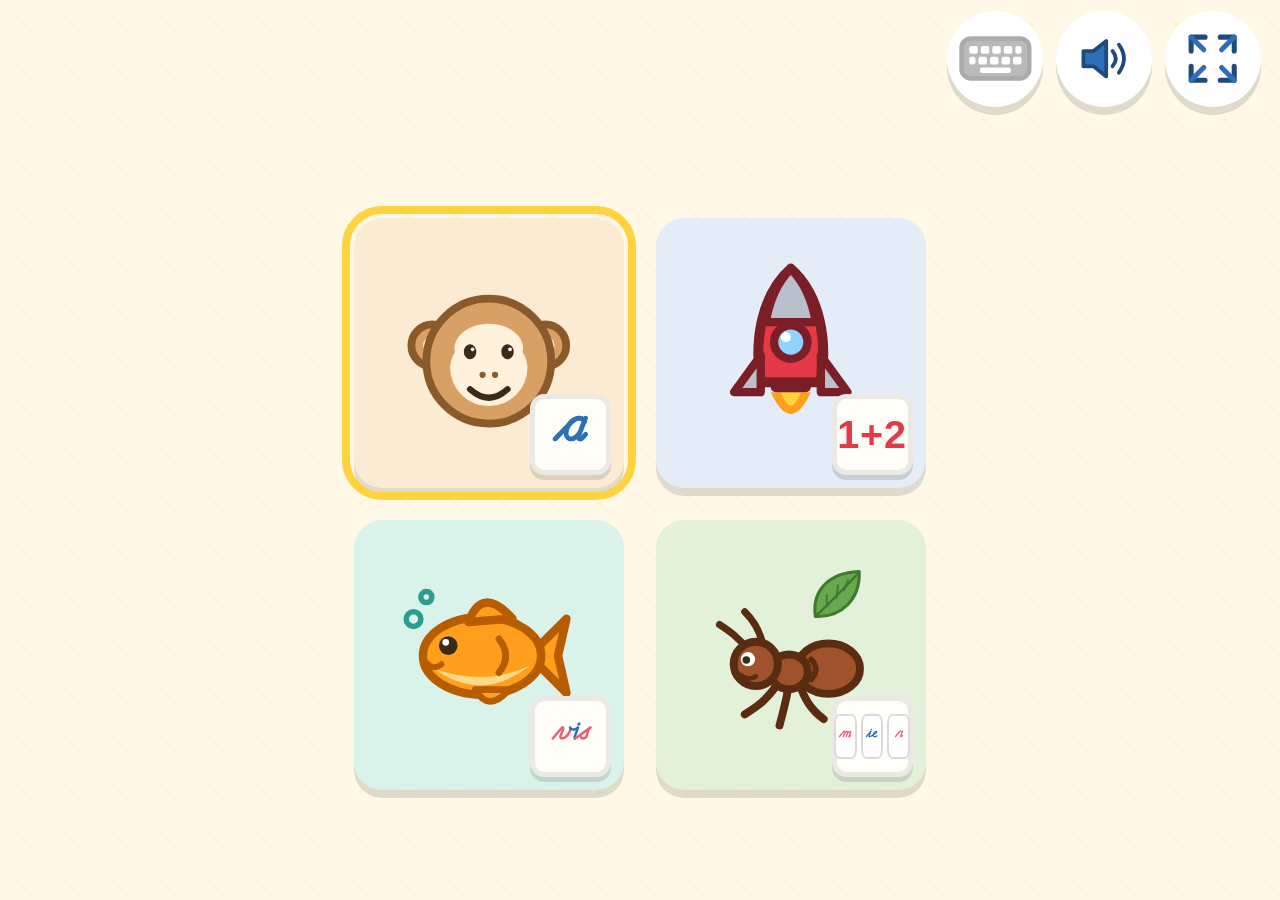
==== commit 4728fd78: "Eerste commmit van mier" ====
--- a/index.html
+++ b/index.html
@@ -20,6 +20,7 @@
   <link rel="stylesheet" href="css/aapje.css">
   <link rel="stylesheet" href="css/raketje.css">
   <link rel="stylesheet" href="css/vis.css">
+  <link rel="stylesheet" href="css/mier.css">
   <link rel="stylesheet" href="css/mobiel.css">
 </head>
 <body>
@@ -59,6 +60,17 @@
         <span class="icoon-groot" data-icoon="vis"></span>
         <span class="blokje blokje-woord" aria-hidden="true"><span class="schrijfletter woord"><span class="medeklinker">v</span><span class="klinker">i</span><span class="medeklinker">s</span></span></span>
       </button>
+
+      <button id="knop-mier" class="menu-knop menu-knop-mier" type="button"
+              data-ga-naar="mier" aria-label="Mier: woorden bouwen">
+        <span class="icoon-groot" data-icoon="mier"></span>
+        <!-- Drie klankvakjes met m-ie-r: zo is meteen te zien dat het kind hier zelf typt -->
+        <span class="blokje blokje-klanken" aria-hidden="true">
+          <span class="vakje-mini"><span class="schrijfletter medeklinker">m</span></span>
+          <span class="vakje-mini"><span class="schrijfletter klinker">ie</span></span>
+          <span class="vakje-mini"><span class="schrijfletter medeklinker">r</span></span>
+        </span>
+      </button>
     </div>
   </section>
 
@@ -119,10 +131,9 @@
 
       <div class="balk-midden">
         <div class="knopgroep operatoren" role="group" aria-label="Soorten sommen">
-          <button class="knop-icoon knop-toggle operator-toggle vergrendeld" type="button" data-op="plus"
-                  aria-label="Plussommen (staan altijd aan)" aria-pressed="true" aria-disabled="true">
+          <button class="knop-icoon knop-toggle operator-toggle" type="button" data-op="plus"
+                  aria-label="Plussommen aan of uit" aria-pressed="true">
             <span class="toggle-icoon" data-icoon="plus"></span>
-            <span class="slotje" data-icoon="slot"></span>
           </button>
           <button class="knop-icoon knop-toggle operator-toggle" type="button" data-op="min"
                   aria-label="Minsommen aan of uit" aria-pressed="false">
@@ -137,13 +148,14 @@
             <span class="toggle-icoon" data-icoon="deel"></span>
           </button>
         </div>
-        <div class="knopgroep niveau" role="group" aria-label="Niveau">
+        <!-- Niveaus zijn los aan en uit te zetten; meerdere tegelijk mag, minstens één blijft aan -->
+        <div class="knopgroep niveau" role="group" aria-label="Niveaus">
           <button class="knop-icoon niveau-knop" type="button" data-niveau="klein" data-icoon="raketKlein"
-                  aria-label="Klein raketje: uitkomsten tot 10, tafels 1 tot 5" aria-pressed="true"></button>
+                  aria-label="Klein raketje (uitkomsten tot 10, tafels 1 tot 5) aan of uit" aria-pressed="true"></button>
           <button class="knop-icoon niveau-knop" type="button" data-niveau="groot" data-icoon="raketGroot"
-                  aria-label="Groot raketje: uitkomsten tot 20, tafels 1 tot 10" aria-pressed="false"></button>
+                  aria-label="Groot raketje (uitkomsten tot 20, tafels 1 tot 10) aan of uit" aria-pressed="false"></button>
           <button class="knop-icoon niveau-knop" type="button" data-niveau="super" data-icoon="raketSuper"
-                  aria-label="Superraketje: plussen en minnen tot 100, tafels 1 tot 10" aria-pressed="false"></button>
+                  aria-label="Superraketje (plussen en minnen tot 100, tafels 1 tot 10) aan of uit" aria-pressed="false"></button>
         </div>
         <div class="knopgroep hulpmiddelen" role="group" aria-label="Hulpmiddel">
           <button class="knop-icoon knop-toggle kralen-toggle" type="button"
@@ -200,21 +212,23 @@
             <span class="toggle-icoon" data-icoon="vormPlaatje"></span>
           </button>
         </div>
-        <div class="knopgroep niveau" role="group" aria-label="Niveau">
+        <!-- Niveaus zijn los aan en uit te zetten; meerdere tegelijk mag, minstens één blijft aan -->
+        <div class="knopgroep niveau" role="group" aria-label="Niveaus">
           <button class="knop-icoon niveau-knop vis-niveau" type="button" data-niveau="klein" data-icoon="visKlein"
-                  aria-label="Kleine vis: korte klankzuivere woorden" aria-pressed="true"></button>
+                  aria-label="Kleine vis (korte klankzuivere woorden) aan of uit" aria-pressed="true"></button>
           <button class="knop-icoon niveau-knop vis-niveau" type="button" data-niveau="groot" data-icoon="visGroot"
-                  aria-label="Grote vis: woorden met tweetekenklanken en medeklinkerclusters" aria-pressed="false"></button>
+                  aria-label="Grote vis (woorden met tweetekenklanken en medeklinkerclusters) aan of uit" aria-pressed="false"></button>
           <button class="knop-icoon niveau-knop vis-niveau" type="button" data-niveau="haai" data-icoon="haai"
-                  aria-label="Haai: lange woorden van twee of drie lettergrepen" aria-pressed="false"></button>
-        </div>
-        <div class="knopgroep schriften" role="group" aria-label="Soort letters">
+                  aria-label="Haai (lange woorden van twee of drie lettergrepen) aan of uit" aria-pressed="false"></button>
+        </div>
+        <!-- Ook de lettersoorten mogen allebei tegelijk aan: ze wisselen elkaar dan per opgave af -->
+        <div class="knopgroep schriften" role="group" aria-label="Soorten letters">
           <button class="knop-icoon knop-toggle schrift-knop" type="button" data-schrift="schrijf"
-                  aria-label="Schrijfletters" aria-pressed="true">
+                  aria-label="Schrijfletters aan of uit" aria-pressed="true">
             <span class="toggle-icoon" data-icoon="letterSchrijfKlein"></span>
           </button>
           <button class="knop-icoon knop-toggle schrift-knop" type="button" data-schrift="blok"
-                  aria-label="Blokletters" aria-pressed="false">
+                  aria-label="Blokletters aan of uit" aria-pressed="false">
             <span class="toggle-icoon" data-icoon="letterBlokKlein"></span>
           </button>
         </div>
@@ -239,6 +253,66 @@
 
     <footer class="onderbalk">
       <div class="teller" id="vis-teller" aria-label="Schelpen verdiend"></div>
+    </footer>
+  </section>
+
+  <!-- ===== Mier (woorden bouwen) ===== -->
+  <section id="scherm-mier" class="scherm spel" data-scherm="mier" aria-label="Mier: woorden bouwen" tabindex="-1" hidden>
+    <header class="balk">
+      <div class="balk-links">
+        <button class="knop-icoon knop-terug" type="button" data-ga-naar="menu" data-icoon="huisje"
+                aria-label="Terug naar het menu"></button>
+      </div>
+
+      <div class="balk-midden">
+        <!-- Niveaus zijn los aan en uit te zetten; meerdere tegelijk mag, minstens één blijft aan -->
+        <div class="knopgroep niveau" role="group" aria-label="Niveaus">
+          <button class="knop-icoon niveau-knop mier-niveau" type="button" data-niveau="klein" data-icoon="mierKlein"
+                  aria-label="Kleine mier (korte klankzuivere woorden) aan of uit" aria-pressed="true"></button>
+          <button class="knop-icoon niveau-knop mier-niveau" type="button" data-niveau="groot" data-icoon="mierGroot"
+                  aria-label="Grote mier (woorden met tweetekenklanken en medeklinkerclusters) aan of uit" aria-pressed="false"></button>
+          <button class="knop-icoon niveau-knop mier-niveau" type="button" data-niveau="haai" data-icoon="mierPuik"
+                  aria-label="Puike mier (lange woorden van twee of drie lettergrepen) aan of uit" aria-pressed="false"></button>
+        </div>
+        <!-- Lettersoort: bepaalt alleen hoe het getypte woord eruitziet; het kind typt gewone letters -->
+        <div class="knopgroep schriften" role="group" aria-label="Soorten letters">
+          <button class="knop-icoon knop-toggle schrift-knop" type="button" data-schrift="schrijf"
+                  aria-label="Schrijfletters aan of uit" aria-pressed="true">
+            <span class="toggle-icoon" data-icoon="letterSchrijfKlein"></span>
+          </button>
+          <button class="knop-icoon knop-toggle schrift-knop" type="button" data-schrift="blok"
+                  aria-label="Blokletters aan of uit" aria-pressed="false">
+            <span class="toggle-icoon" data-icoon="letterBlokKlein"></span>
+          </button>
+        </div>
+        <div class="knopgroep hulpmiddelen" role="group" aria-label="Hulpmiddel">
+          <button class="knop-icoon knop-toggle voorbeeld-toggle" type="button"
+                  aria-label="Voorbeeldwoord als hulpmiddel aan of uit" aria-pressed="false">
+            <span class="toggle-icoon" data-icoon="voorbeeldwoord"></span>
+          </button>
+        </div>
+      </div>
+
+      <div class="balk-rechts">
+        <button class="knop-icoon knop-geluid" type="button" data-actie="geluid"
+                aria-label="Geluid aan of uit" aria-pressed="true"></button>
+      </div>
+    </header>
+
+    <main class="speelveld speelveld-mier" id="mier-veld">
+      <div class="mier-kaart" id="mier-plaatje" aria-live="polite"></div>
+      <div class="mier-woordkolom">
+        <!-- Hulpmiddel: het woord klein boven de vakjes, standaard uit -->
+        <div class="voorbeeldwoord" id="mier-voorbeeld" aria-hidden="true"></div>
+        <div class="klankvakjes" id="mier-vakjes" aria-label="Klankvakjes"></div>
+      </div>
+      <div class="effecten" id="mier-effecten" aria-hidden="true"></div>
+      <div class="figuur figuur-mier" id="mier-figuur" aria-hidden="true"></div>
+    </main>
+
+    <footer class="onderbalk">
+      <div class="teller" id="mier-teller" aria-label="Blaadjes verdiend"></div>
+      <div class="hint-toetsenbord" id="mier-hint" aria-hidden="true"></div>
     </footer>
   </section>
 
@@ -257,5 +331,6 @@
   <script src="js/aapje.js"></script>
   <script src="js/raketje.js"></script>
   <script src="js/vis.js"></script>
+  <script src="js/mier.js"></script>
 </body>
 </html>
--- a/css/base.css
+++ b/css/base.css
@@ -125,8 +125,8 @@
 
 /* ---- Instel-schakelaars in de bovenbalk ----
    Lettersets bij Aapje, operatoren en kralen bij Raketje: aan = gekleurd,
-   uit = grijs. De eerste schakelaar van een groep kan vergrendeld zijn
-   (altijd aan) en heeft dan een slotje. */
+   uit = grijs. Een schakelaar kan vergrendeld zijn (altijd aan) en heeft dan
+   een slotje; sinds fase 13 gebruikt geen enkel scherm dat meer. */
 .knopgroep { display: flex; gap: clamp(8px, 1vw, 20px); }
 .knopgroep + .knopgroep {
   padding-left: clamp(8px, 1.2vw, 24px);
--- a/css/menu.css
+++ b/css/menu.css
@@ -1,22 +1,26 @@
-/* menu.css - hoofdmenu met drie zeer grote knoppen (ontwikkelplan §5.1) */
+/* menu.css - hoofdmenu met vier zeer grote knoppen in een 2x2-raster (ontwikkelplan §5.1) */
 
 #scherm-menu .menu-keuzes {
   flex: 1;
   min-height: 0;
-  display: flex;
-  align-items: center;
+  display: grid;
+  grid-template-columns: repeat(2, auto);
+  align-content: center;
   justify-content: center;
-  gap: clamp(20px, 4vw, 90px);
-  padding: 2vh 3vw 6vh;
+  gap: clamp(12px, 2.5vw, 48px);
+  padding: 2vh 3vw 3vh;
 }
 
-/* Drie knoppen naast elkaar: 3 x 26vw + 2 x 4vw past op elk pc-scherm vanaf 1024 px. */
+/* Sinds fase 14 zijn er vier onderdelen. Vier knoppen naast elkaar passen op geen enkel
+   pc-scherm (4 x 26vw is breder dan het venster), dus staan ze in een 2x2-raster; de maat
+   telt daarom ook de hoogte van twee rijen mee. Op een smalle telefoon zet mobiel.css ze
+   onder elkaar. */
 .menu-knop {
   position: relative;
-  width: min(26vw, 58vh, 460px);
-  height: min(26vw, 58vh, 460px);
-  min-width: 200px;
-  min-height: 200px;
+  width: min(30vw, 30vh, 380px);
+  height: min(30vw, 30vh, 380px);
+  min-width: 150px;
+  min-height: 150px;
   border-radius: var(--radius);
   background: #fff;
   box-shadow: var(--schaduw);
@@ -31,6 +35,7 @@
 .menu-knop-aapje   { background: #FBEBD3; }
 .menu-knop-raketje { background: #E4ECF7; }
 .menu-knop-vis     { background: var(--kleur-vis-licht); }
+.menu-knop-mier    { background: var(--kleur-gras-licht); }
 
 .icoon-groot { display: block; width: 68%; height: 68%; }
 .icoon-groot svg { width: 100%; height: 100%; overflow: visible; }
@@ -41,6 +46,9 @@
 .menu-knop-raketje .vlam { animation: flakker 0.35s ease-in-out infinite alternate; transform-box: fill-box; transform-origin: 50% 0; }
 .menu-knop-vis .icoon-groot { animation: vis-wieg 3.4s ease-in-out infinite; transform-origin: 50% 50%; }
 .menu-knop-vis .staart { animation: staart-zwaai 0.9s ease-in-out infinite alternate; transform-box: fill-box; transform-origin: 0% 50%; }
+.menu-knop-mier .icoon-groot { animation: mier-trippel 0.9s ease-in-out infinite; }
+.menu-knop-mier .voelspriet-1 { animation: voelspriet 1.6s ease-in-out infinite alternate; transform-box: fill-box; transform-origin: 100% 100%; }
+.menu-knop-mier .voelspriet-2 { animation: voelspriet 1.6s ease-in-out 0.3s infinite alternate-reverse; transform-box: fill-box; transform-origin: 100% 100%; }
 
 /* Blokje in de hoek dat laat zien wat je gaat oefenen: een schrijfletter of een sommetje */
 .blokje {
@@ -56,14 +64,28 @@
   align-items: center;
   justify-content: center;
 }
-.blokje-letter .schrijfletter { font-size: min(9vw, 17vh, 150px); transform: translateY(-6%); }
-.blokje-woord .schrijfletter  { font-size: min(4.6vw, 8.5vh, 76px); transform: translateY(-6%); white-space: nowrap; }
+/* De maten volgen de knopmaat min(30vw, 30vh, 380px): het blokje is daar 30 % van. */
+.blokje-letter .schrijfletter { font-size: min(10.4vw, 10.4vh, 131px); transform: translateY(-6%); }
+.blokje-woord .schrijfletter  { font-size: min(5.3vw, 5.3vh, 67px); transform: translateY(-6%); white-space: nowrap; }
 .blokje-cijfers {
-  font-size: min(4.2vw, 8vh, 70px);
+  font-size: min(4.4vw, 4.4vh, 55px);
   font-weight: 700;
   color: var(--kleur-raket);
   letter-spacing: 0.02em;
 }
+/* Mier: drie kleine klankvakjes met m-ie-r, zoals in het spel zelf */
+.blokje-klanken { gap: 5%; }
+.vakje-mini {
+  display: flex;
+  align-items: center;
+  justify-content: center;
+  width: 28%;
+  height: 56%;
+  border-radius: 22%;
+  background: #fff;
+  box-shadow: inset 0 0 0 2px rgba(0, 0, 0, 0.14);
+}
+.vakje-mini .schrijfletter { font-size: min(2.6vw, 2.6vh, 32px); transform: translateY(-8%); }
 
 @keyframes knipper {
   0%, 92%, 100% { transform: scaleY(1); }
--- a/css/mier.css
+++ b/css/mier.css
@@ -0,0 +1,144 @@
+/* mier.css - woorden bouwen met het bewegend alfabet (ontwikkelplan §5.1, §5.6, §7.5) */
+
+:root {
+  --kleur-mier:        #A0522D;
+  --kleur-gras:        #6AA84F;   /* rand van de plaatjeskaart en de ring om een aangezet niveau */
+  --kleur-gras-licht:  #E4F1DA;
+}
+
+.speelveld-mier {
+  flex-direction: column;
+  gap: clamp(8px, 2.5vh, 32px);
+  /* Onderaan ruimte voor de mier (17vh hoog), zodat de rij vakjes hem niet raakt. */
+  padding-bottom: clamp(70px, 18vh, 230px);
+}
+
+/* ---- Het plaatje op een vierkante kaart met grasgroene rand ---- */
+.mier-kaart {
+  display: flex;
+  align-items: center;
+  justify-content: center;
+  width: min(26vh, 22vw, 300px);
+  height: min(26vh, 22vw, 300px);
+  min-width: 120px;
+  min-height: 120px;
+  border-radius: var(--radius);
+  background: #FFFDF7;
+  background-image: radial-gradient(rgba(0, 0, 0, 0.045) 1px, transparent 1.2px);
+  background-size: 7px 7px;
+  box-shadow: var(--schaduw), inset 0 0 0 8px var(--kleur-gras);
+}
+
+/* ---- Klankvakjes: één vakje per klank, zoals de kaartjes van de letterdoos ----
+   De vakgrootte volgt uit het aantal vakjes (--vakjes, gezet door mier.js), zodat ook
+   "tandenborstel" (13 vakjes) op één rij past. */
+.mier-woordkolom {
+  display: flex;
+  flex-direction: column;
+  align-items: center;
+  gap: clamp(4px, 1.2vh, 14px);
+}
+.klankvakjes {
+  --vakgrootte: min(13vh, 11vw, 120px, calc((88vw - var(--vakjes, 5) * 10px) / var(--vakjes, 5)));
+  display: flex;
+  align-items: flex-end;
+  justify-content: center;
+  gap: clamp(4px, 0.8vw, 12px);
+}
+.klankvak {
+  display: flex;
+  align-items: center;
+  justify-content: center;
+  width: var(--vakgrootte);
+  height: var(--vakgrootte);
+  border-radius: clamp(8px, 1.5vh, 16px);
+  background: #FFFDF7;
+  box-shadow: var(--schaduw), inset 0 0 0 4px rgba(0, 0, 0, 0.1);
+  transition: box-shadow 0.2s ease;
+}
+/* Het vakje waar het kind nu in typt: grasgroene rand */
+.klankvak.actief { box-shadow: var(--schaduw), inset 0 0 0 5px var(--kleur-gras); }
+.klankvak.gevuld { background: #fff; }
+.klankvak.pop .woord { animation: pop-in 0.35s cubic-bezier(0.2, 1.4, 0.4, 1) both; }
+/* Woord af: alle vakjes krijgen de goed-kleur */
+.klankvakjes.goed .klankvak {
+  box-shadow: var(--schaduw), inset 0 0 0 5px var(--kleur-goed);
+  animation: goed-pop 0.5s ease both;
+}
+
+/* De klank in het vakje: één kleur per klank (klinker blauw, medeklinker rood).
+   De lettergrootte volgt uit de vakgrootte en het aantal tekens (--letters), zodat
+   ook "eeuw" in één vakje past; --letterbreedte komt uit vis.css. */
+.klankvak .woord {
+  font-size: min(calc(var(--vakgrootte) * 0.62),
+                 calc(var(--vakgrootte) * 0.82 / (var(--letters, 1) * var(--letterbreedte, 0.6))));
+}
+.klankvak .woord.schrijfletter { transform: translateY(-8%); }
+
+/* ---- Hulpmiddel: het voorbeeldwoord klein boven de vakjes ---- */
+.voorbeeldwoord {
+  display: flex;
+  align-items: center;
+  justify-content: center;
+  min-height: clamp(20px, 7vh, 72px);
+  opacity: 0;
+  transition: opacity 0.25s ease;
+}
+.voorbeeldwoord.aan { opacity: 1; }
+.voorbeeldwoord .woord {
+  font-size: min(7vh, 72px, calc(64vw / (var(--letters, 5) * var(--letterbreedte, 0.6))));
+  opacity: 0.8;
+}
+
+/* Niveau-ring in grasgroen (raketje.css zet hem in raketrood, vis.css in zeegroen) */
+.mier-niveau.aan { box-shadow: var(--schaduw), inset 0 0 0 6px var(--kleur-gras); }
+
+/* ---- Mier in de hoek: rust (trippelt op zijn plaats, voelsprieten bewegen) ---- */
+.figuur-mier { animation: mier-trippel 0.9s ease-in-out infinite; }
+.figuur-mier .voelspriet-1 { animation: voelspriet 1.6s ease-in-out infinite alternate; transform-box: fill-box; transform-origin: 100% 100%; }
+.figuur-mier .voelspriet-2 { animation: voelspriet 1.6s ease-in-out 0.3s infinite alternate-reverse; transform-box: fill-box; transform-origin: 100% 100%; }
+@keyframes mier-trippel {
+  0%, 100% { transform: translateY(0) rotate(0); }
+  50%      { transform: translateY(-3%) rotate(1.5deg); }
+}
+@keyframes voelspriet {
+  from { transform: rotate(-10deg); }
+  to   { transform: rotate(12deg); }
+}
+
+/* ---- Beloningsanimaties (Animaties.speel('mier')), alle 1,4 s ----
+   --dx/--dy = afstand van de mier naar de rij vakjes, --lx = hoe ver hij wegloopt. */
+
+/* 1. Tilt het woord op en draagt het naar rechts het beeld uit */
+.figuur-mier.anim-draag { animation: mier-draag 1.4s ease-in-out both; }
+@keyframes mier-draag {
+  0%   { transform: translate(0, 0) rotate(0); }
+  15%  { transform: translate(0, -8%) rotate(-6deg); }
+  100% { transform: translate(var(--lx, 200px), -4%) rotate(0); }
+}
+
+/* 2. Loopt met een blaadje boven zijn kop over het scherm en weer terug */
+.figuur-mier.anim-loop { animation: mier-loop 1.4s ease-in-out both; }
+@keyframes mier-loop {
+  0%   { transform: translateX(0); }
+  45%  { transform: translateX(var(--lx, -200px)); }
+  55%  { transform: translateX(var(--lx, -200px)); }
+  100% { transform: translateX(0); }
+}
+.effect.draagblad { animation: mier-loop 1.4s ease-in-out both, blad-wieg 0.5s ease-in-out infinite alternate; }
+@keyframes blad-wieg {
+  from { rotate: -8deg; }
+  to   { rotate: 8deg; }
+}
+
+/* 3. Klimt op de laatste klank en zwaait met zijn voelsprieten */
+.figuur-mier.anim-klim { animation: mier-klim 1.4s cubic-bezier(0.4, 0.1, 0.4, 1) both; }
+@keyframes mier-klim {
+  0%   { transform: translate(0, 0) rotate(0); }
+  35%  { transform: translate(calc(var(--dx) * 0.6), calc(var(--dy) * 0.4)) rotate(-12deg); }
+  60%  { transform: translate(var(--dx), var(--dy)) rotate(0); }
+  75%  { transform: translate(var(--dx), var(--dy)) rotate(0) scale(1.05); }
+  100% { transform: translate(var(--dx), var(--dy)) rotate(0); }
+}
+.figuur-mier.anim-klim .voelspriet-1,
+.figuur-mier.anim-klim .voelspriet-2 { animation: voelspriet 0.25s ease-in-out 6 alternate; }
--- a/css/mobiel.css
+++ b/css/mobiel.css
@@ -1,7 +1,8 @@
 /* mobiel.css - aanraakstand en kleine schermen (ontwikkelplan §4.5, fase 10).
    Alles hier geldt alleen in de aanraakstand (body.aanraak, gezet door app.js) of
    via media queries voor smalle en lage schermen. Op een pc vanaf 1024 px breed
-   verandert er niets aan de opmaak uit base.css, menu.css, aapje.css en raketje.css. */
+   verandert er niets aan de opmaak uit base.css, menu.css, aapje.css, raketje.css,
+   vis.css en mier.css. */
 
 /* ---- Aanraakdetails (overal actief, op een pc onzichtbaar) ---- */
 html, body {
@@ -76,12 +77,20 @@
   .spel .balk-midden { grid-area: midden; flex-wrap: wrap; justify-content: center; row-gap: clamp(4px, 1vh, 10px); }
   .knopgroep + .knopgroep { padding-left: clamp(5px, 1.5vw, 12px); }
 
-  /* Menu: de drie grote knoppen onder elkaar */
-  #scherm-menu .menu-keuzes { flex-direction: column; gap: clamp(10px, 2.5vh, 30px); padding: 1vh 4vw 3vh; }
-  .menu-knop { width: min(60vw, 24vh); height: min(60vw, 24vh); min-width: 130px; min-height: 130px; }
-  .blokje-letter .schrijfletter { font-size: min(17vw, 7vh); }
-  .blokje-cijfers { font-size: min(8vw, 3.4vh); }
-  .blokje-woord .schrijfletter { font-size: min(8vw, 3.4vh); }
+  /* Menu: de vier grote knoppen onder elkaar (rechtop is er breedte over, geen hoogte) */
+  #scherm-menu .menu-keuzes { grid-template-columns: auto; gap: clamp(8px, 2vh, 24px); padding: 1vh 4vw 2vh; }
+  .menu-knop { width: min(52vw, 17vh); height: min(52vw, 17vh); min-width: 110px; min-height: 110px; }
+  .blokje-letter .schrijfletter { font-size: min(15vw, 5vh); }
+  .blokje-cijfers { font-size: min(7vw, 2.4vh); }
+  .blokje-woord .schrijfletter { font-size: min(7vw, 2.4vh); }
+  .vakje-mini .schrijfletter { font-size: min(3.2vw, 1.5vh); }
+
+  /* Mier: kleinere kaart en vakjes; het langste woord (13 vakjes) moet op de breedte passen */
+  .speelveld-mier { justify-content: flex-start; padding-top: 1vh; padding-bottom: clamp(52px, 12vh, 100px); gap: clamp(6px, 1.5vh, 18px); }
+  .mier-kaart { width: min(32vw, 18vh); height: min(32vw, 18vh); min-width: 96px; min-height: 96px; box-shadow: var(--schaduw), inset 0 0 0 6px var(--kleur-gras); }
+  .klankvakjes { --vakgrootte: min(9vh, 60px, calc((94vw - var(--vakjes, 5) * 6px) / var(--vakjes, 5))); gap: 4px; }
+  .voorbeeldwoord { min-height: clamp(16px, 4.5vh, 44px); }
+  .voorbeeldwoord .woord { font-size: min(4.5vh, calc(80vw / (var(--letters, 5) * var(--letterbreedte, 0.6)))); }
 
   /* Vis: woordkaarten onder elkaar, plaatjes naast elkaar; het visje klein rechtsonder */
   .speelveld-vis { justify-content: flex-start; padding-top: 1vh; padding-bottom: clamp(56px, 13vh, 110px); gap: clamp(8px, 1.8vh, 20px); }
@@ -140,7 +149,9 @@
   .hint-cijfers { min-height: var(--hint-toets); }
   .letterkaart { min-width: 110px; min-height: 110px; box-shadow: var(--schaduw), inset 0 0 0 7px currentColor; }
   .figuur { width: clamp(56px, 16vh, 220px); }
-  .menu-knop { min-width: 140px; min-height: 140px; }
+  /* Twee rijen menuknoppen moeten in de hoogte passen (telefoon liggend) */
+  #scherm-menu .menu-keuzes { gap: clamp(8px, 2vh, 24px); padding: 1vh 3vw 1vh; }
+  .menu-knop { min-width: 110px; min-height: 110px; }
   .speelveld.met-kralen .som-kolom { gap: 6px; }
   /* Vis liggend op een telefoon: kleinere kaarten in de hoogte */
   .speelveld-vis { gap: clamp(6px, 1.5vh, 14px); }
@@ -149,4 +160,12 @@
   .keuze-plaatje { width: min(30vh, 17vw); height: min(30vh, 17vw); }
   .keuze-woord { height: min(24vh, 190px); min-height: 50px; }
   .kralen { --kraal: min(46px, calc(28vh / (var(--rijen, 1) * 1.5)), calc(58vw / (var(--kolommen, 1) * 1.35))); }
+  /* Mier liggend op een telefoon: alles een slag kleiner in de hoogte (kaart, vakjes en de
+     mier zelf), zodat de rij vakjes noch de mier noch de teller raakt */
+  .speelveld-mier { gap: clamp(3px, 1vh, 12px); padding-bottom: clamp(46px, 12.5vh, 100px); }
+  .mier-woordkolom { gap: 3px; }
+  .figuur-mier { width: clamp(40px, 11vh, 120px); }
+  .mier-kaart { width: min(15vh, 22vw); height: min(15vh, 22vw); min-width: 56px; min-height: 56px; }
+  .klankvakjes { --vakgrootte: min(11vh, 60px, calc((92vw - var(--vakjes, 5) * 8px) / var(--vakjes, 5))); }
+  .voorbeeldwoord { min-height: clamp(12px, 3.5vh, 40px); }
 }
